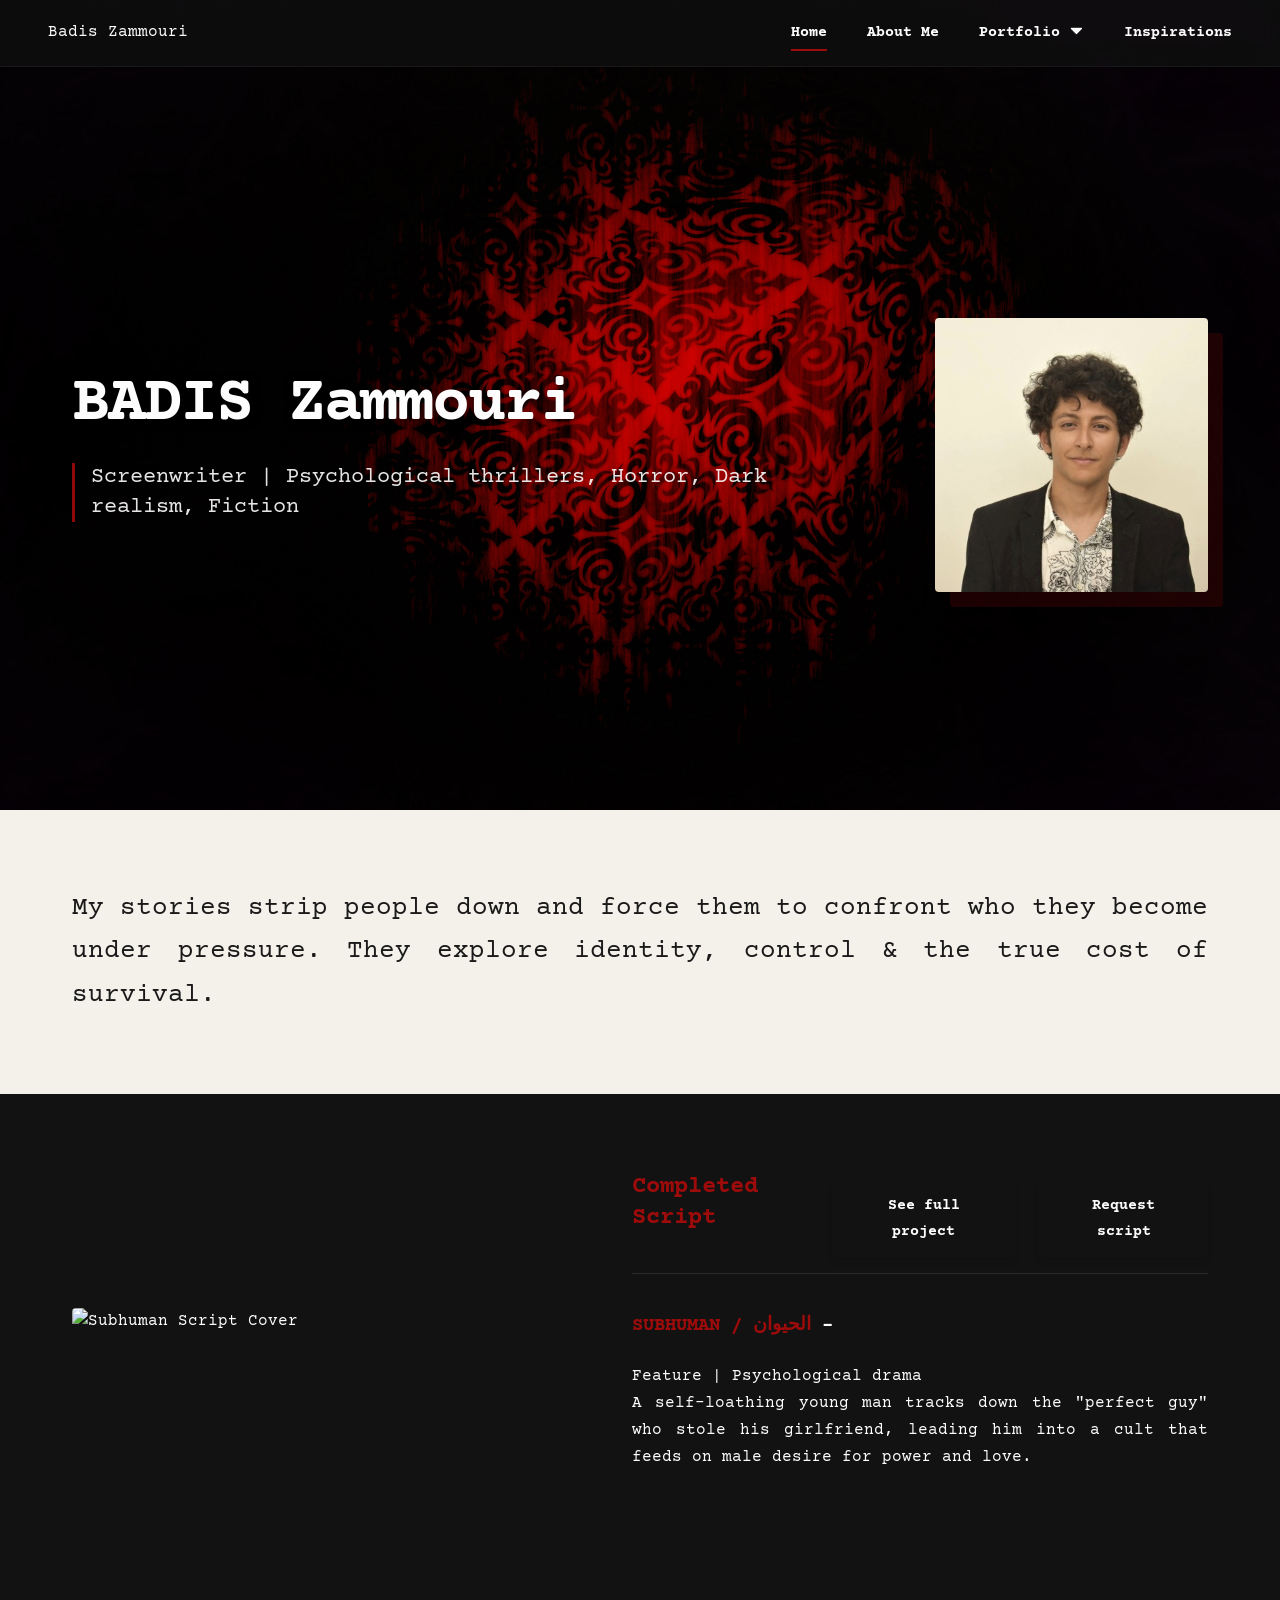
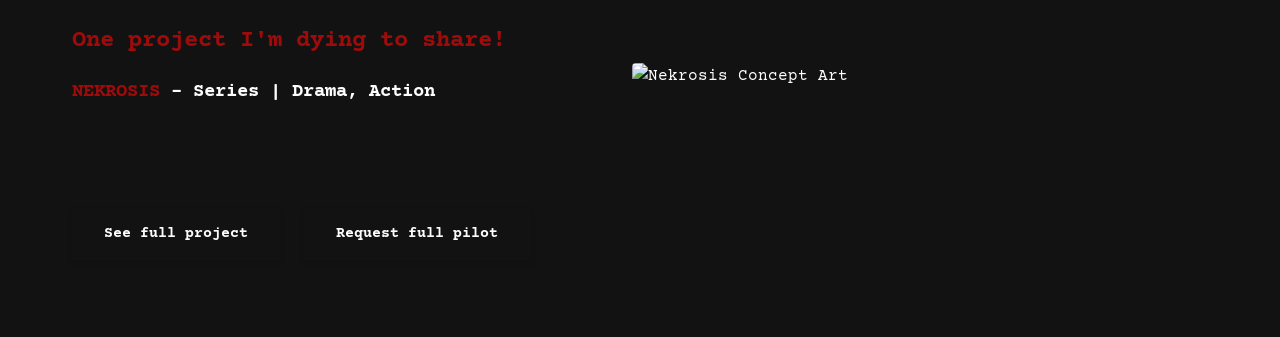
==== index.html @ 6ad83ea0 "Update index.html" ====
<!DOCTYPE html>
<html lang="en">
<head>
    <meta charset="UTF-8">
    <meta name="viewport" content="width=device-width, initial-scale=1.0">
    <title>Badis Zammouri - Screenwriter</title>
    <!-- Link to  CSS file -->
    <link rel="stylesheet" href="css/style.css">
</head>
<body>

    <!-- 1. Top Navigation Bar -->
    <header class="navbar">
        <div class="logo">Badis Zammouri</div>
        <nav class="nav-links">
            <a href="index.html" class="active">Home</a>
            <a href="about.html">About me</a>
            <div class="dropdown">
                <a href="portfolio.html">Portfolio ⏷</a>
            </div>
            <a href="inspirations.html">Inspirations</a>
        </nav>
    </header>

    <!-- 2. Hero Section -->
    <section class="hero dark-pattern-bg">
        <div class="hero-container">
            <div class="hero-text">
                <h1>BADIS Zammouri</h1>
                <h2>Screenwriter | Psychological thrillers, Horror, Dark realism, Fiction</h2>
            </div>
            <div class="hero-image">
                <img src="assets/images/Badis_Zammouri.jpeg" alt="Badis Zammouri">
            </div>
        </div>
    </section>

    <!-- 3. Mission Statement -->
    <section class="mission-statement beige-bg">
        <div class="container">
            <p>My stories strip people down and force them to confront who they become under pressure. They explore identity, control & the true cost of survival.</p>
        </div>
    </section>

    <!-- 4. Completed Script: Subhuman (Dark background) -->
    <section class="project-showcase dark-bg">
        <div class="container project-grid">
            
            <!-- Left: Script Cover -->
            <div class="project-visual">
                <img src="assets/images/subhuman-cover.jpg" alt="Subhuman Script Cover">
            </div>
            
            <!-- Right: Details and Buttons -->
            <div class="project-info">
                <div class="project-header">
                    <h2 class="red-text">Completed Script</h2>
                    <div class="action-buttons">
                        <a href="subhuman.html" class="btn">See full project</a>
                        <a href=" https://mail.google.com/mail/u/0/?fs=1&to=badiszammouri.movies@gmail.com&su=Demande+d%E2%80%99un+sc%C3%A9nario&body=Bonjour,%0A%0AJe+vous+%C3%A9cris+afin+de+solliciter+l%E2%80%99autorisation+de+consulter+le+sc%C3%A9nario+intitul%C3%A9+%C2%AB+%D8%A7%D9%84%D8%AD%D9%8A%D9%88%D8%A7%D9%86+/+SUBHUMAN+%C2%BB,+dans+le+cadre+d%E2%80%99une+%C3%A9valuation+ou+d%E2%80%99une+%C3%A9ventuelle+collaboration.%0A%0AJe+reconnais+pleinement+que+le+sc%C3%A9nario+ainsi+que+l%E2%80%99ensemble+des+documents+qui+s%E2%80%99y+rapportent+sont+prot%C3%A9g%C3%A9s+par+le+droit+d%E2%80%99auteur+et+demeurent+la+propri%C3%A9t%C3%A9+intellectuelle+exclusive+de+leur+auteur.+Je+comprends+que+l%E2%80%99acc%C3%A8s+%C3%A0+ce+document+ne+m%E2%80%99accorde+aucun+droit+de+propri%C3%A9t%C3%A9,+aucune+licence,+aucun+droit+d%E2%80%99adaptation+ou+de+reproduction,+ni+aucune+autorisation+de+distribuer,+partager,+publier,+copier+ou+utiliser+le+sc%C3%A9nario+de+quelque+mani%C3%A8re+que+ce+soit+sans+autorisation+%C3%A9crite+pr%C3%A9alable.%0A%0AJe+m%E2%80%99engage+%C3%A0+traiter+ce+sc%C3%A9nario+de+mani%C3%A8re+strictement+confidentielle+et+%C3%A0+l%E2%80%99utiliser+uniquement+dans+le+cadre+de+l%E2%80%99objectif+indiqu%C3%A9+ci-dessus.+Je+ne+divulguerai+ni+ne+transmettrai+ce+document+%C3%A0+un+tiers+sans+votre+consentement+%C3%A9crit+expr%C3%A8s.%0A%0ACordialement,%0A%0ANom+complet+:+___________________%0A%0AFonction+ou+organisation+%28le+cas+%C3%A9ch%C3%A9ant%29+:+___________________&tf=cm" class="btn">Request script</a>
                    </div>
                </div>
                
                <h3 class="project-title"><span class="red-text">SUBHUMAN / الحيوان</span> -</h3>
                <p class="project-genre">Feature | Psychological drama</p>
                
                <p class="project-logline">
                    A self-loathing young man tracks down the "perfect guy" who stole his girlfriend, leading him into a cult that feeds on male desire for power and love.
                </p>
            </div>

        </div>
    </section>

    <!-- 5. Teaser Section -->
    <section class="project-teaser dark-bg">
        <div class="container teaser-grid">
            
            <!-- Left: Teaser Text -->
            <div class="teaser-info">
                <h2 class="red-text">One project I'm dying to share!</h2>
                <h3 class="project-title"><span class="red-text">NEKROSIS</span> - Series | Drama, Action</h3>
            </div>

            <!-- Right: Teaser Art -->
            <div class="teaser-visual">
                <img src="assets/images/nekrosis-art.jpg" alt="Nekrosis Concept Art">
            </div>
            <div class="action-buttons">
                    <a href="nekrosis.html" class="btn">See full project</a>
                    <a href="https://mail.google.com/mail/u/0/?fs=1&to=badiszammouri.movies@gmail.com&su=Request+for+Permission+to+View+the+Screenplay&body=Hello,%0A%0AI+am+writing+to+request+permission+to+view+the+screenplay+%E2%80%9CNEKROSIS+Ep1%E2%80%9D+for+the+purpose+of+review+or+potential+collaboration.%0A%0AI+fully+acknowledge+that+the+screenplay+and+all+related+materials+are+protected+by+copyright+and+remain+the+exclusive+intellectual+property+of+the+author.+I+understand+that+receiving+access+does+not+grant+me+any+ownership,+license,+adaptation+rights,+reproduction+rights,+or+permission+to+distribute,+share,+publish,+copy,+or+otherwise+use+the+screenplay+without+prior+written+authorization.%0A%0AI+agree+to+treat+the+screenplay+as+confidential+and+to+use+it+solely+for+the+purpose+stated+above.+I+will+not+disclose+or+provide+the+material+to+any+third+party+without+your+express+written+consent.%0A%0ASincerely,%0A%0AFull+Name:+___________________%0A%0ATitle+or+Organization+%28if+applicable%29:+___________________&tf=cm" class="btn">Request full pilot</a>
            </div>
        </div>
    </section>

</body>
</html>
---- css/style.css ----
/*   1. IMPORTS & VARIABLES */
@import url('https://fonts.googleapis.com/css2?family=Courier+Prime:ital,wght@0,400;0,700;1,400;1,700&display=swap');

:root {
    
    --beige: #f4f1ea;  
    --dark-red: #9e0b0b; 
    --charcoal: #121212; 
    --charcoal-light: #1e1e1e;
    --text-dark: #1a1a1a;
    --text-light: #fdfdfd;
    
    /* Typography */
    --font-script: 'Courier Prime', 'Courier New', Courier, monospace;
}

/* 
   2. GLOBAL RESETS & ANIMATIONS
    */
* {
    margin: 0;
    padding: 0;
    box-sizing: border-box;
}

html {
    scroll-behavior: smooth; 
}

body {
    font-family: var(--font-script);
    background-color: var(--charcoal);
    color: var(--text-light);
    line-height: 1.7;
    font-size: clamp(1rem, 1.2vw, 1.125rem); /* Fluid body text */
    overflow-x: hidden;
}

/* Justified text for all standard paragraphs */
p {
    text-align: justify;
    hyphens: auto; 
}

/* Gentle fade-in for all major sections */
@keyframes fadeIn {
    from { opacity: 0; transform: translateY(15px); }
    to { opacity: 1; transform: translateY(0); }
}

section {
    animation: fadeIn 1s ease-out forwards;
}

h1, h2, h3, h4, h5, h6 {
    font-weight: 700;
    line-height: 1.3;
    margin-bottom: 1.5rem;
}

a {
    text-decoration: none;
    color: inherit;
    transition: all 0.3s cubic-bezier(0.25, 0.8, 0.25, 1);
}

img {
    max-width: 100%;
    height: auto;
    display: block;
    border-radius: 4px; 
}

/* 
   3. REUSABLE LAYOUT CONTAINERS
    */
.container {
    max-width: 1200px;
    margin: 0 auto;
    padding: clamp(3rem, 6vw, 6rem) 2rem; /* Fluid padding */
}

.narrow-container {
    max-width: 750px;
    margin: 0 auto;
}

.text-center {
    text-align: center;
}

.text-center p {
    text-align: center;
}

.about-biography p, .section-text p {
    text-align: justify;
}

.red-text {
    color: var(--dark-red);
}

.small-text {
    font-size: 0.85rem;
    opacity: 0.7;
}

/* Background Utility Classes */
.beige-bg {
    background-color: var(--beige);
    color: var(--text-dark);
}

.dark-bg {
    background-color: var(--charcoal);
    color: var(--text-light);
}

.dark-pattern-bg {
    background-image: url('../assets/images/site-design.jpg');
    background-size: cover;
    background-position: center;
    background-attachment: fixed; /* Parallax scroll */
    color: var(--text-light);
}

.section-divider {
    height: 80px;
    width: 100%;
    background: linear-gradient(to bottom, var(--charcoal), transparent);
}

/* 
   4. MODERN GLASSMORPHISM NAVBAR
    */
.navbar {
    display: flex;
    justify-content: space-between;
    align-items: center;
    padding: 1.2rem 3rem;
    position: fixed;
    width: 100%;
    top: 0;
    z-index: 1000;
    color: var(--text-light);
    background: rgba(18, 18, 18, 0.7); 
    backdrop-filter: blur(12px); /* Cinematic blur effect */
    border-bottom: 1px solid rgba(255, 255, 255, 0.05);
}

.nav-links {
    display: flex;
    gap: 2.5rem;
    align-items: center;
}

.nav-links a {
    font-size: 0.95rem;
    font-weight: 700;
    text-transform: capitalize;
    position: relative;
}

/* underline effect for links instead of a rigid block border */
.nav-links a::after {
    content: '';
    position: absolute;
    width: 0;
    height: 2px;
    bottom: -5px;
    left: 0;
    background-color: var(--dark-red);
    transition: width 0.3s ease;
}

.nav-links a:hover::after,
.nav-links a.active::after {
    width: 100%;
}

.nav-links a:hover {
    color: var(--text-light);
}

/* 
   5. FLUID BUTTONS
    */
.btn {
    display: inline-block;
    padding: 0.8rem 2rem;
    font-weight: 700;
    font-size: 0.95rem;
    border-radius: 3px;
    transition: all 0.3s cubic-bezier(0.25, 0.8, 0.25, 1);
    cursor: pointer;
    text-align: center;
    box-shadow: 0 4px 6px rgba(0, 0, 0, 0.1);
}

.btn:hover {
    transform: translateY(-3px);
    box-shadow: 0 8px 15px rgba(0, 0, 0, 0.2);
}

.btn-white {
    background-color: var(--beige);
    color: var(--charcoal);
}

.btn-white:hover {
    background-color: #fff;
}

.btn-red {
    background-color: var(--dark-red);
    color: var(--text-light);
}

.btn-red:hover {
    background-color: #b31010;
}

/* 
   6. HOME PAGE (index.html)
    */
.hero {
    min-height: 90vh;
    display: flex;
    align-items: center;
    padding-top: 100px; 
}

.hero-container {
    max-width: 1200px;
    margin: 0 auto;
    padding: 0 2rem;
    display: flex;
    justify-content: space-between;
    align-items: center;
    gap: 5rem;
    width: 100%;
}

.hero-text h1 {
    font-size: clamp(3rem, 5vw, 5rem); 
    letter-spacing: -2px;
    margin-bottom: 1rem;
    text-shadow: 2px 2px 10px rgba(0,0,0,0.5);
}

.hero-text h2 {
    font-size: clamp(1.1rem, 2vw, 1.4rem);
    font-weight: 400;
    opacity: 0.9;
    border-left: 3px solid var(--dark-red);
    padding-left: 1rem;
}

.hero-image img {
    width: 320px;
    filter: grayscale(20%) contrast(110%);
    box-shadow: 15px 15px 0px rgba(158, 11, 11, 0.2); 
}

.mission-statement {
    font-size: clamp(1.2rem, 2.5vw, 1.6rem);
}

.project-grid, .teaser-grid, .split-header, .visuals-grid {
    display: grid;
    grid-template-columns: 1fr 1.2fr; 
    gap: 5rem;
    align-items: center;
}

.project-header {
    display: flex;
    justify-content: space-between;
    align-items: flex-end;
    margin-bottom: 2.5rem;
    border-bottom: 1px solid rgba(255, 255, 255, 0.1);
    padding-bottom: 1rem;
}

.action-buttons {
    display: flex;
    gap: 1.5rem;
}

/* 
   7. ABOUT PAGE & PROJECT PAGE GRIDS
    */
.centered-content {
    display: flex;
    justify-content: center;
    align-items: center;
}

.about-hero, .project-hero {
    padding-top: 150px;
    min-height: 50vh;
}

.hero-artwork {
    max-width: 550px;
    margin: 0 auto;
    box-shadow: 0 20px 40px rgba(0,0,0,0.4);
}

.about-biography p {
    margin-bottom: 2rem;
}

.content-grid {
    display: grid;
    grid-template-columns: 250px 1fr;
    gap: 4rem;
    align-items: start;
}

.section-label {
    font-size: clamp(1.5rem, 3vw, 2rem);
    color: var(--dark-red);
}

.section-text p {
    margin-bottom: 1.8rem;
}

.button-group {
    display: flex;
    justify-content: center;
    gap: 2rem;
    flex-wrap: wrap;
}

/* 
   8. INSPIRATIONS & PORTFOLIO PAGES
    */
.masonry-grid {
    column-count: 3;
    column-gap: 3rem;
}

.inspiration-card {
    break-inside: avoid;
    margin-bottom: 3rem;
    background-color: #fff;
    color: var(--text-dark);
    border-radius: 6px;
    overflow: hidden;
    box-shadow: 0 10px 30px rgba(0,0,0,0.05);
    transition: transform 0.4s ease, box-shadow 0.4s ease;
}

.inspiration-card:hover {
    transform: translateY(-8px);
    box-shadow: 0 15px 40px rgba(0,0,0,0.15);
}

.text-only-card {
    padding: 3rem 2rem;
    background-color: var(--charcoal-light);
    color: var(--text-light);
}

.card-content {
    padding: 2rem;
}

.card-content h4 {
    font-size: 1.1rem;
    margin-bottom: 1rem;
}

/* Slider Dots */
.slider-container {
    position: relative;
}

.slider-dots {
    position: absolute;
    bottom: 20px;
    left: 50%;
    transform: translateX(-50%);
    display: flex;
    gap: 10px;
}

.dot {
    width: 10px;
    height: 10px;
    background-color: rgba(255, 255, 255, 0.4);
    border-radius: 50%;
    cursor: pointer;
    transition: 0.3s;
}

.dot.active, .dot:hover {
    background-color: var(--dark-red);
    transform: scale(1.2);
}

/* Portfolio Gallery Grid */
.project-card-grid {
    display: grid;
    grid-template-columns: repeat(auto-fill, minmax(400px, 1fr));
    gap: 4rem;
}

.portfolio-card {
    display: block;
    background-color: var(--charcoal-light);
    color: var(--text-light);
    border-radius: 8px;
    overflow: hidden;
    transition: all 0.4s ease;
}

.portfolio-card:hover {
    transform: translateY(-10px) scale(1.02);
    box-shadow: 0 20px 40px rgba(0,0,0,0.4);
}

.portfolio-card .card-image img {
    transition: transform 0.6s ease;
}

.portfolio-card:hover .card-image img {
    transform: scale(1.05); 
}

.card-info {
    padding: 2rem;
    text-align: center;
}

/* 
   9. FOOTER & RESPONSIVE DESIGN
    */
.social-footer {
    padding: 3rem 0;
    border-top: 1px solid rgba(0,0,0,0.05);
}

.social-icon {
    font-size: 1.8rem;
    margin: 0 1.2rem;
    color: var(--text-dark);
    transition: all 0.3s ease;
}

.social-icon:hover {
    color: var(--dark-red);
    transform: translateY(-4px);
}

/* Mobile Screens */
@media (max-width: 900px) {
    .hero-container, .project-grid, .teaser-grid, .split-header, .visuals-grid, .content-grid {
        grid-template-columns: 1fr;
        flex-direction: column;
        gap: 3rem;
    }
    
    .navbar {
        flex-direction: column;
        padding: 1rem;
        background: var(--charcoal); /* Solid background on mobile */
    }
    
    .nav-links {
        margin-top: 1rem;
        gap: 1.5rem;
        flex-wrap: wrap;
        justify-content: center;
    }
    
    .hero-image {
        order: -1; /* Puts image above text on mobile */
    }
    
    .hero-image img {
        width: 250px;
        box-shadow: none;
    }
    
    .masonry-grid {
        column-count: 1;
    }
    
    .project-header {
        flex-direction: column;
        align-items: flex-start;
        gap: 1.5rem;
    }
}
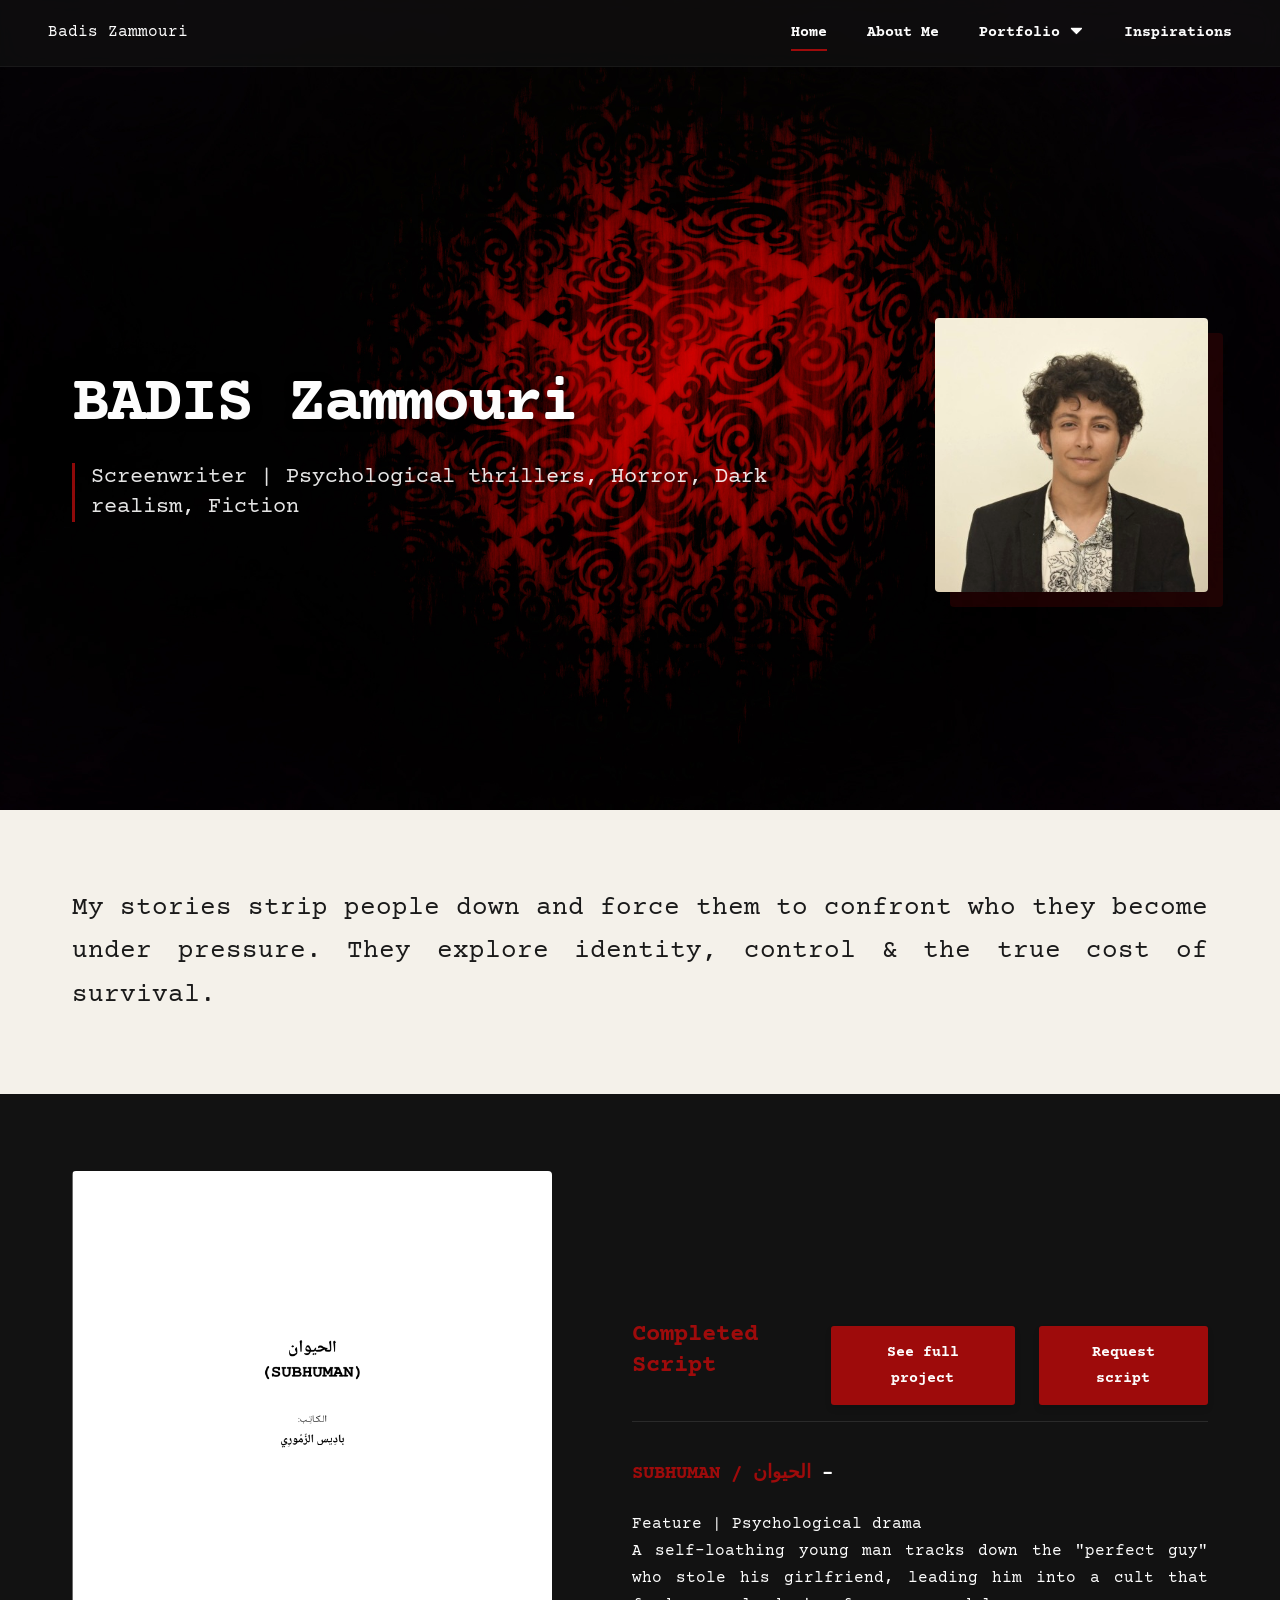
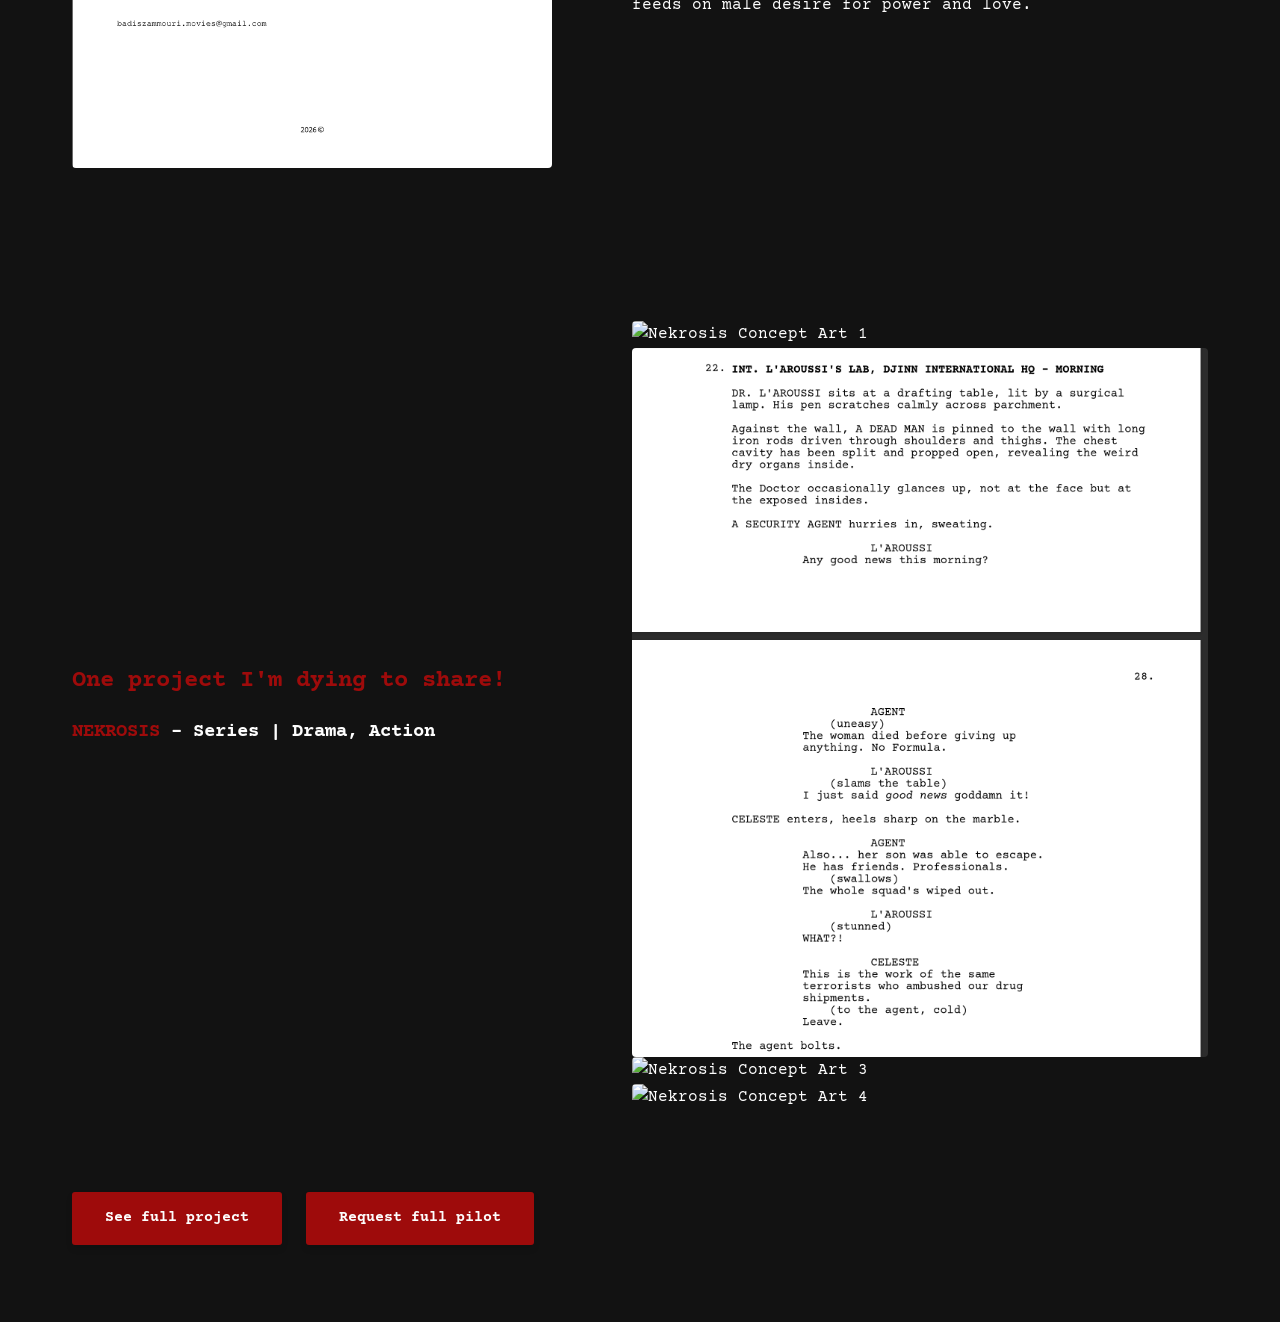
==== commit dd5ecb69: "Update index.html" ====
--- a/index.html
+++ b/index.html
@@ -84,7 +84,13 @@
 
             <!-- Right: Teaser Art -->
             <div class="teaser-visual">
-                <img src="assets/images/nekrosis-art.jpg" alt="Nekrosis Concept Art">
+                <div class="slider">
+                    <img src="assets/images/ca9.jpg" alt="Nekrosis Concept Art 1">
+                    <img src="assets/images/nekrosis-script-overview.png" alt="Nekrosis Concept Art 2">
+                    <img src="assets/images/ca3.jpg" alt="Nekrosis Concept Art 3">
+                    <img src="assets/images/ca2.jpg" alt="Nekrosis Concept Art 4">
+
+                </div>
             </div>
             <div class="action-buttons">
                     <a href="nekrosis.html" class="btn">See full project</a>
--- a/css/style.css
+++ b/css/style.css
@@ -196,28 +196,25 @@
     cursor: pointer;
     text-align: center;
     box-shadow: 0 4px 6px rgba(0, 0, 0, 0.1);
+    
+    background-color: var(--dark-red);
+    color: var(--text-light);
+    border: 1px solid transparent;
 }
 
 .btn:hover {
     transform: translateY(-3px);
     box-shadow: 0 8px 15px rgba(0, 0, 0, 0.2);
-}
-
-.btn-white {
-    background-color: var(--beige);
-    color: var(--charcoal);
-}
-
-.btn-white:hover {
-    background-color: #fff;
-}
-
-.btn-red {
+    background-color: #b31010; 
+    color: var(--text-light);
+}
+
+.btn-white, .btn-red {
     background-color: var(--dark-red);
     color: var(--text-light);
 }
 
-.btn-red:hover {
+.btn-white:hover, .btn-red:hover {
     background-color: #b31010;
 }
 
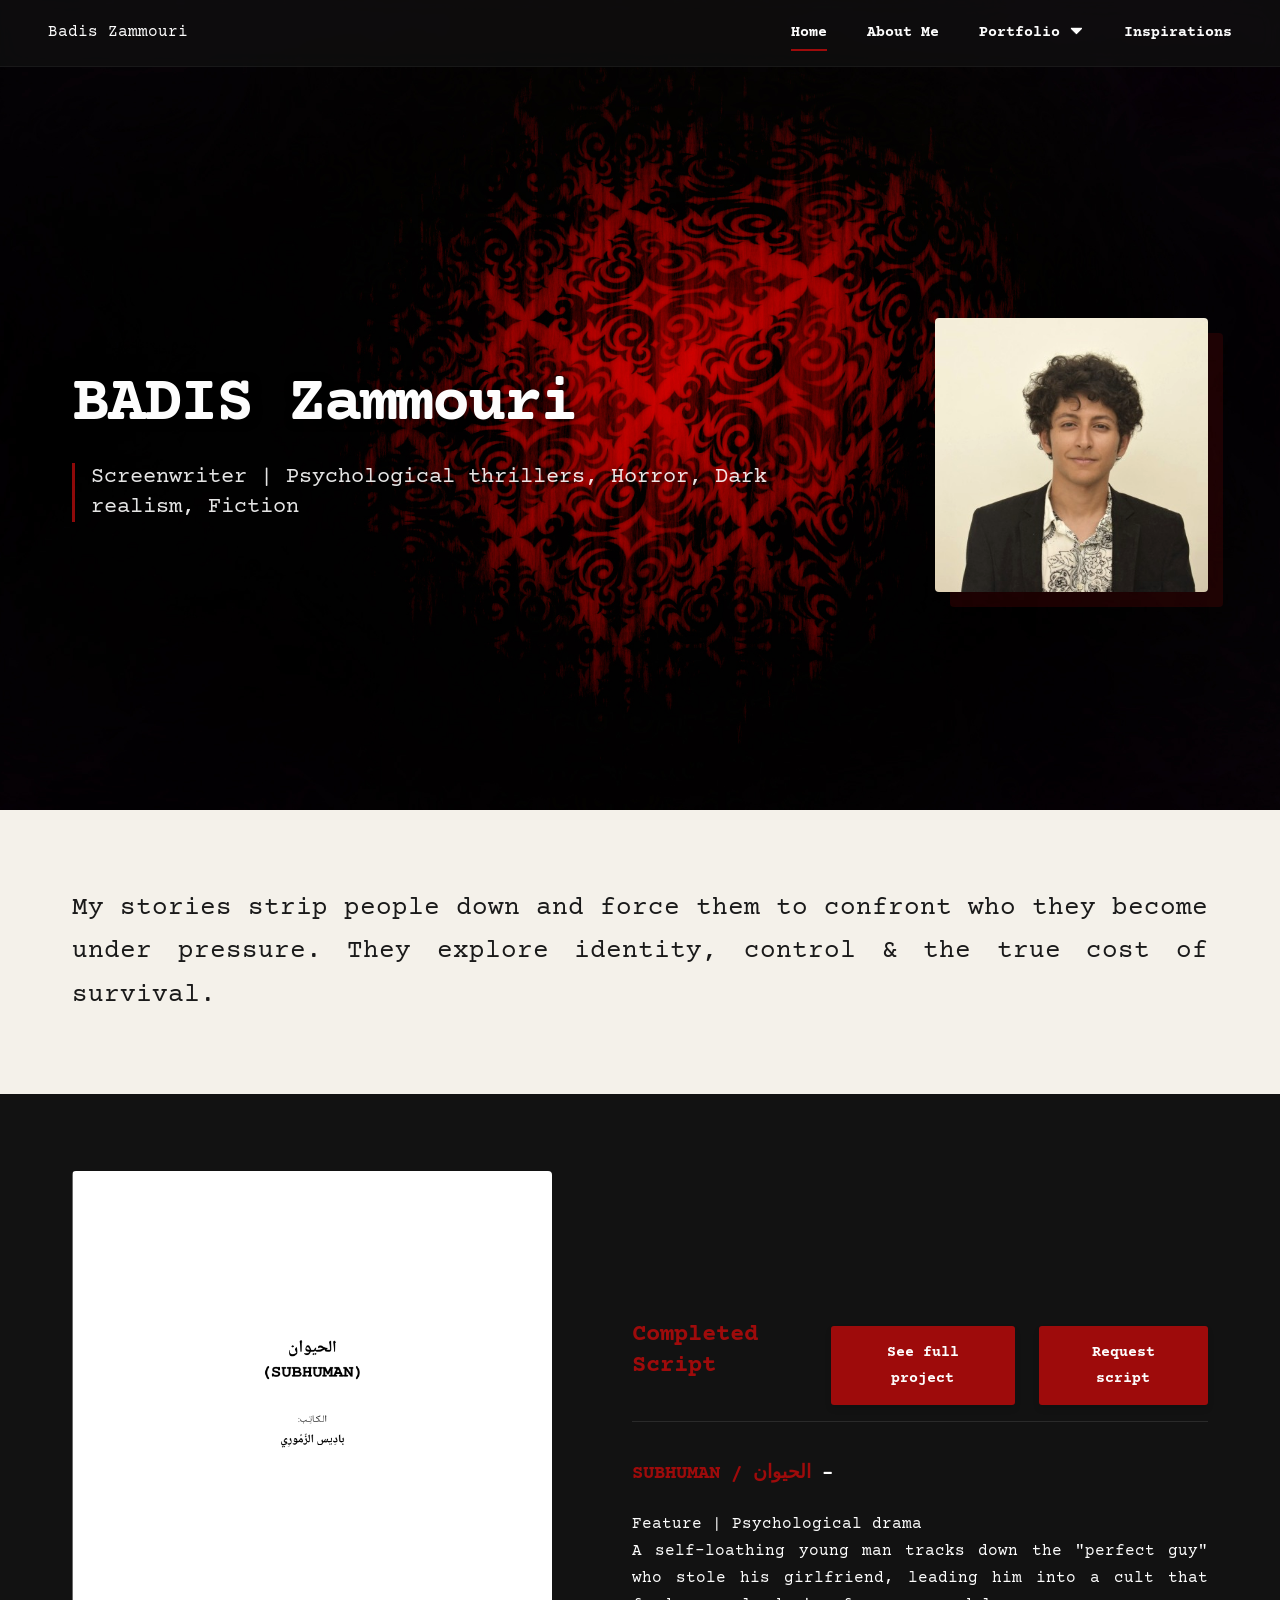
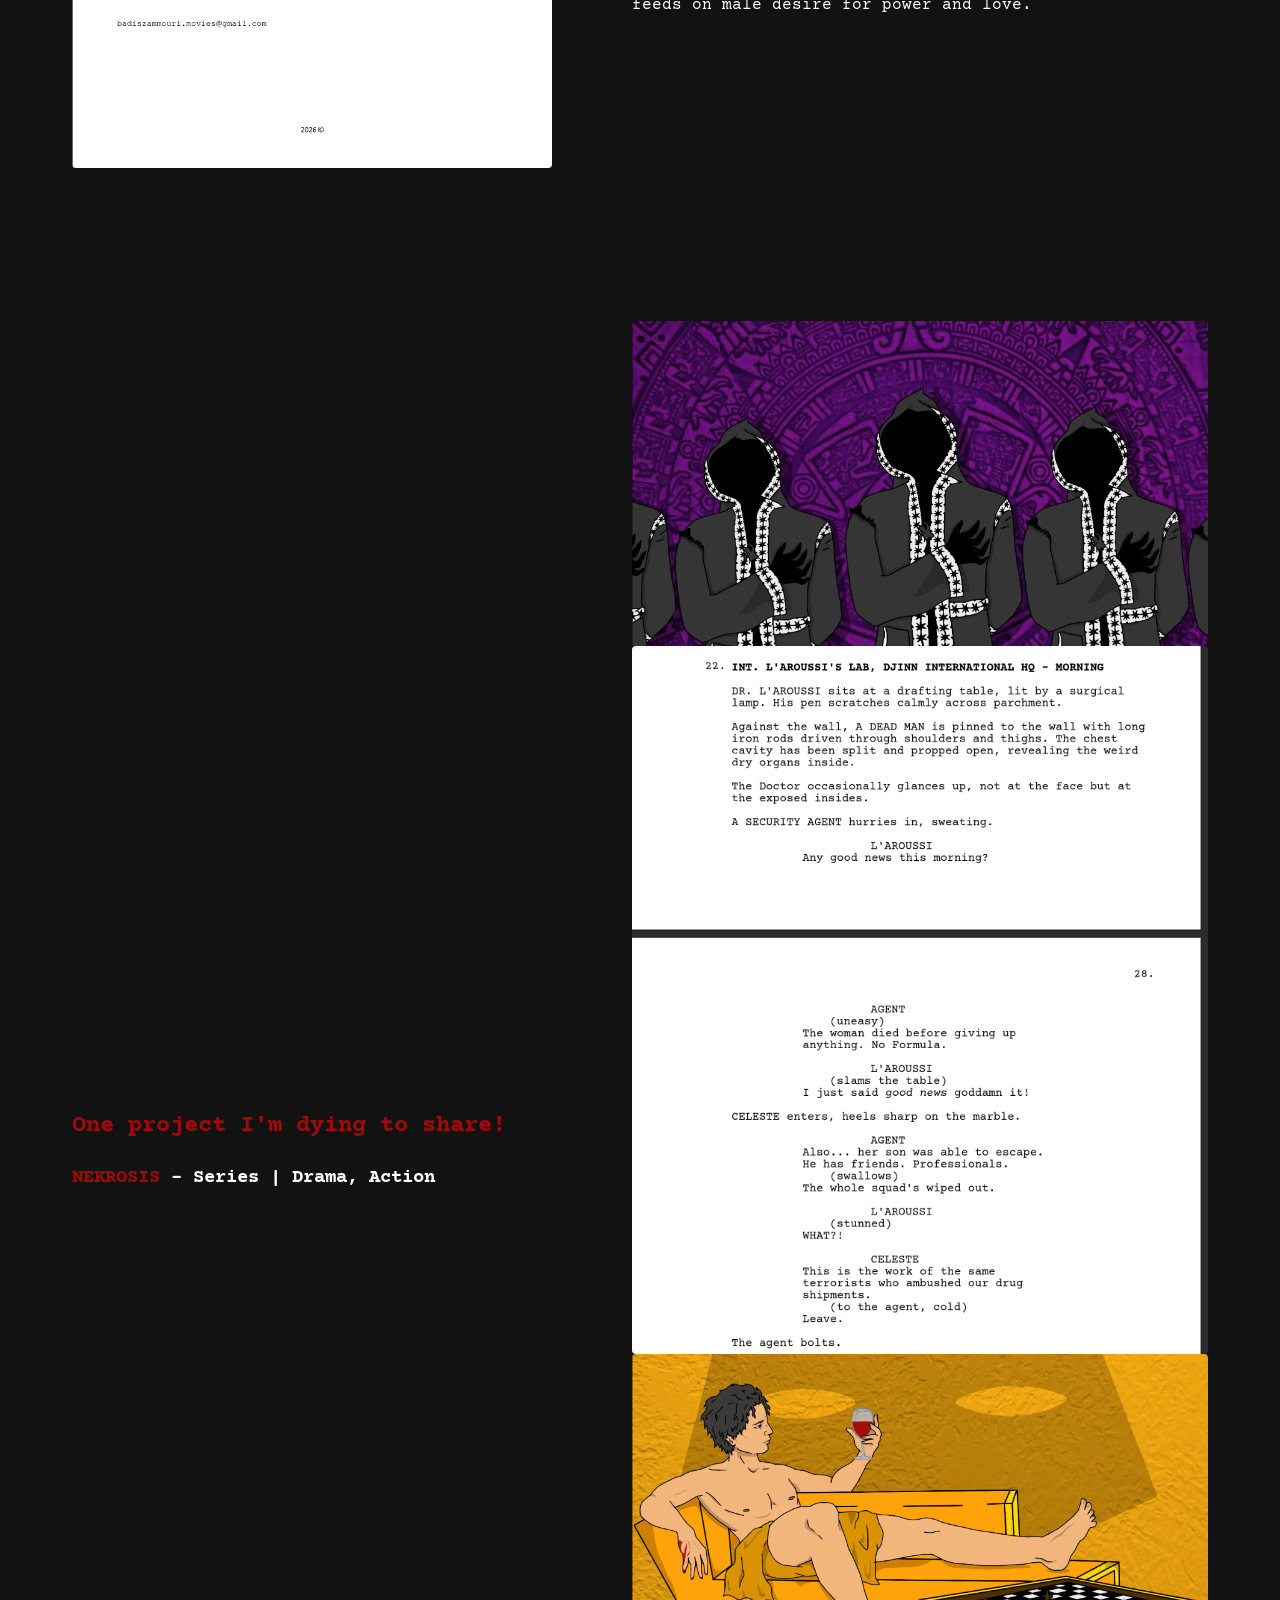
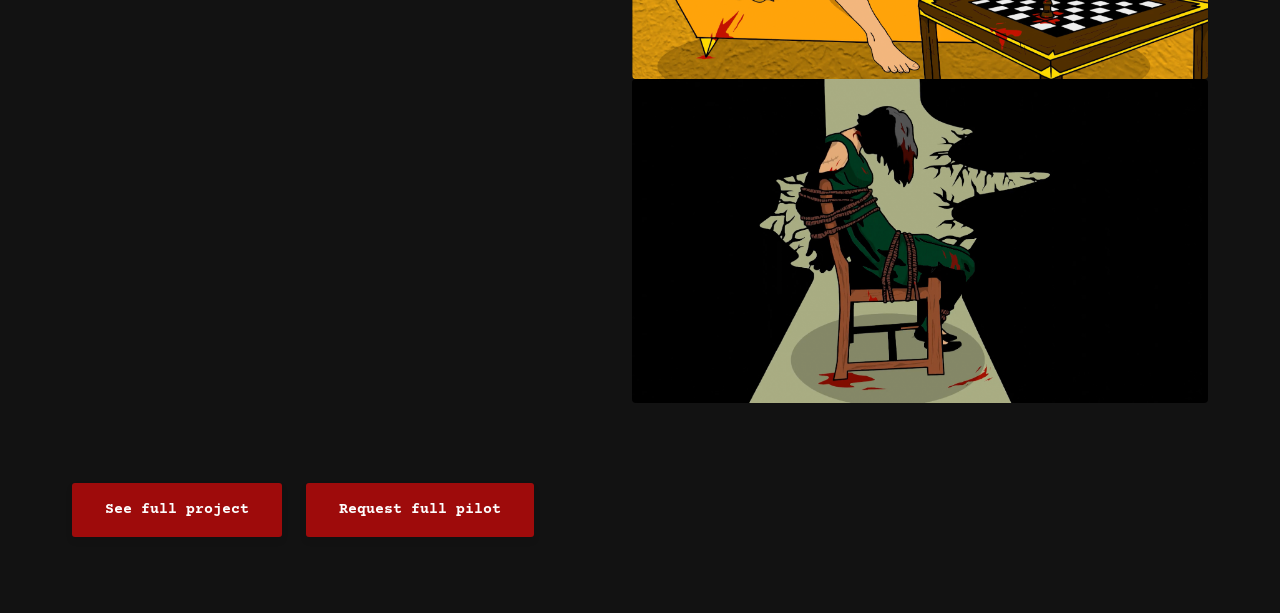
==== commit 7a9c32f8: "Update index.html" ====
--- a/index.html
+++ b/index.html
@@ -85,10 +85,10 @@
             <!-- Right: Teaser Art -->
             <div class="teaser-visual">
                 <div class="slider">
-                    <img src="assets/images/ca9.jpg" alt="Nekrosis Concept Art 1">
+                    <img src="assets/images/ca9.png" alt="Nekrosis Concept Art 1">
                     <img src="assets/images/nekrosis-script-overview.png" alt="Nekrosis Concept Art 2">
-                    <img src="assets/images/ca3.jpg" alt="Nekrosis Concept Art 3">
-                    <img src="assets/images/ca2.jpg" alt="Nekrosis Concept Art 4">
+                    <img src="assets/images/ca3.png" alt="Nekrosis Concept Art 3">
+                    <img src="assets/images/ca2.png" alt="Nekrosis Concept Art 4">
 
                 </div>
             </div>
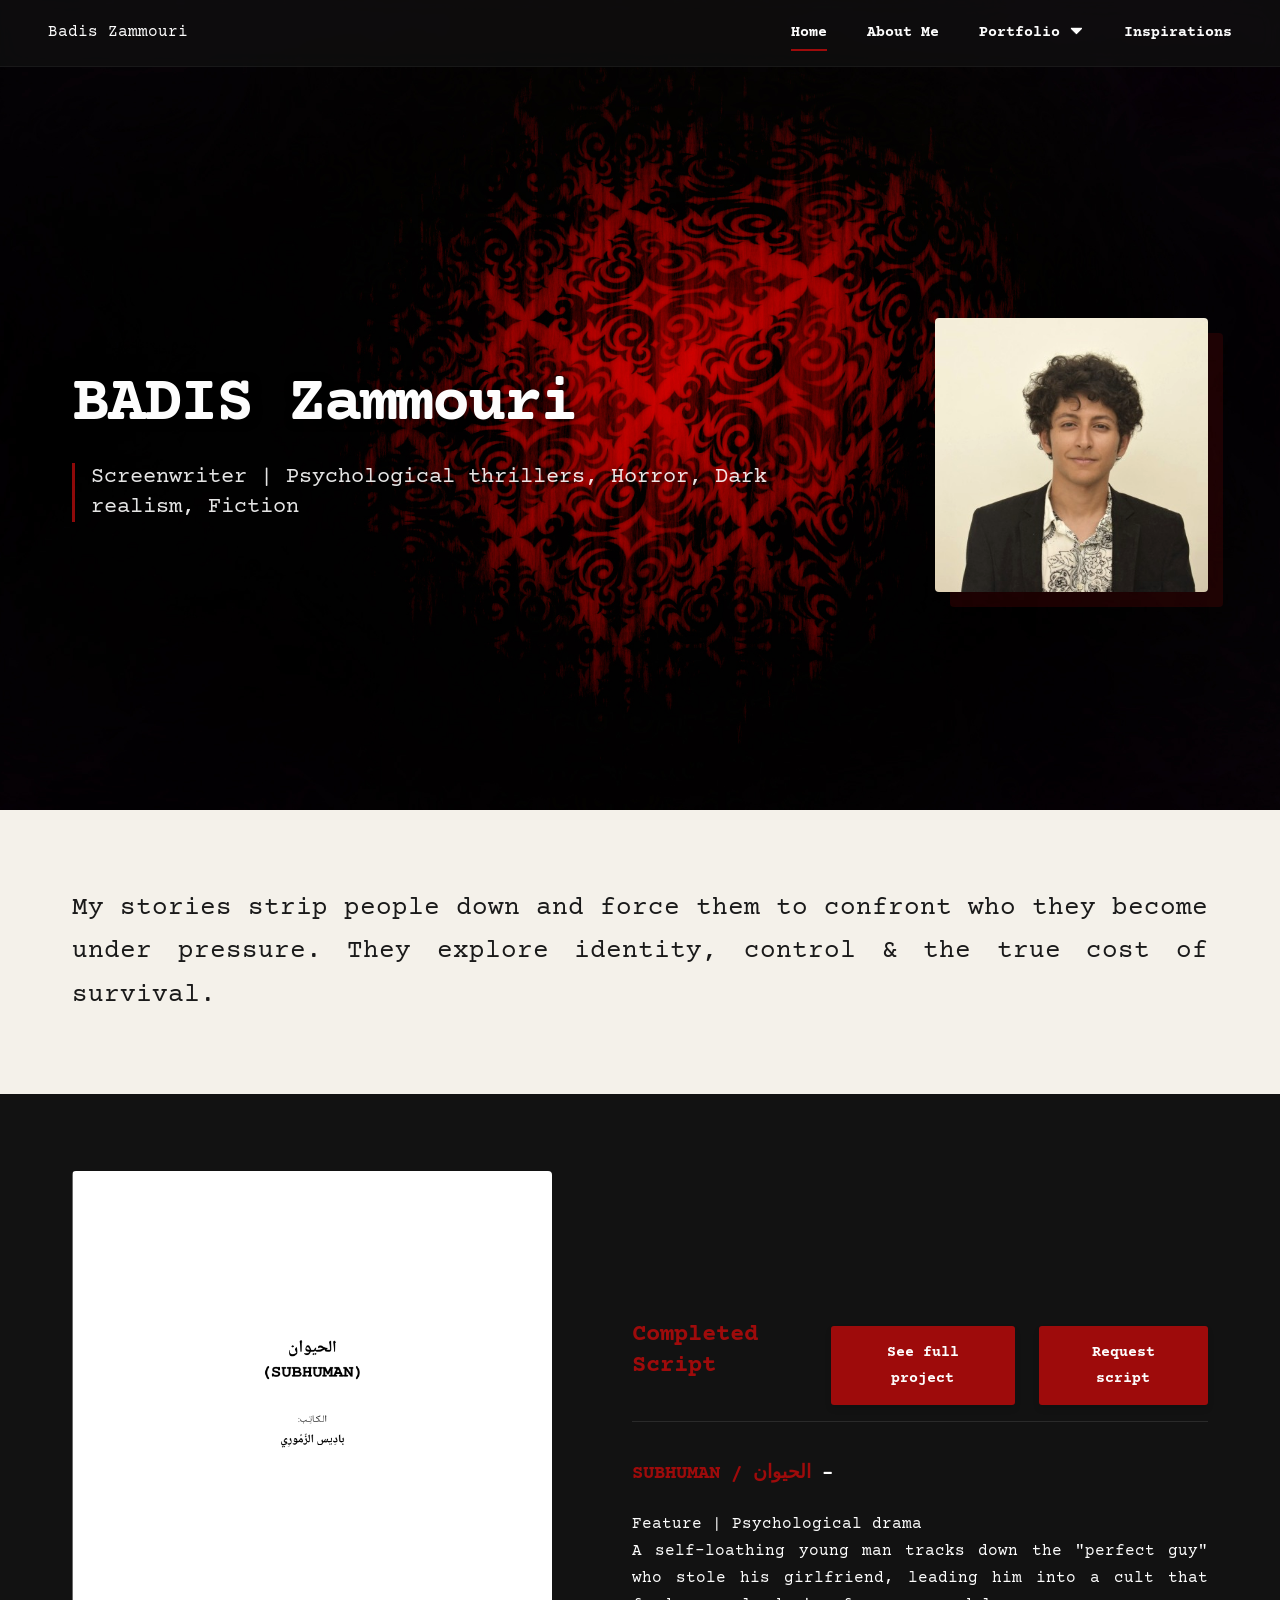
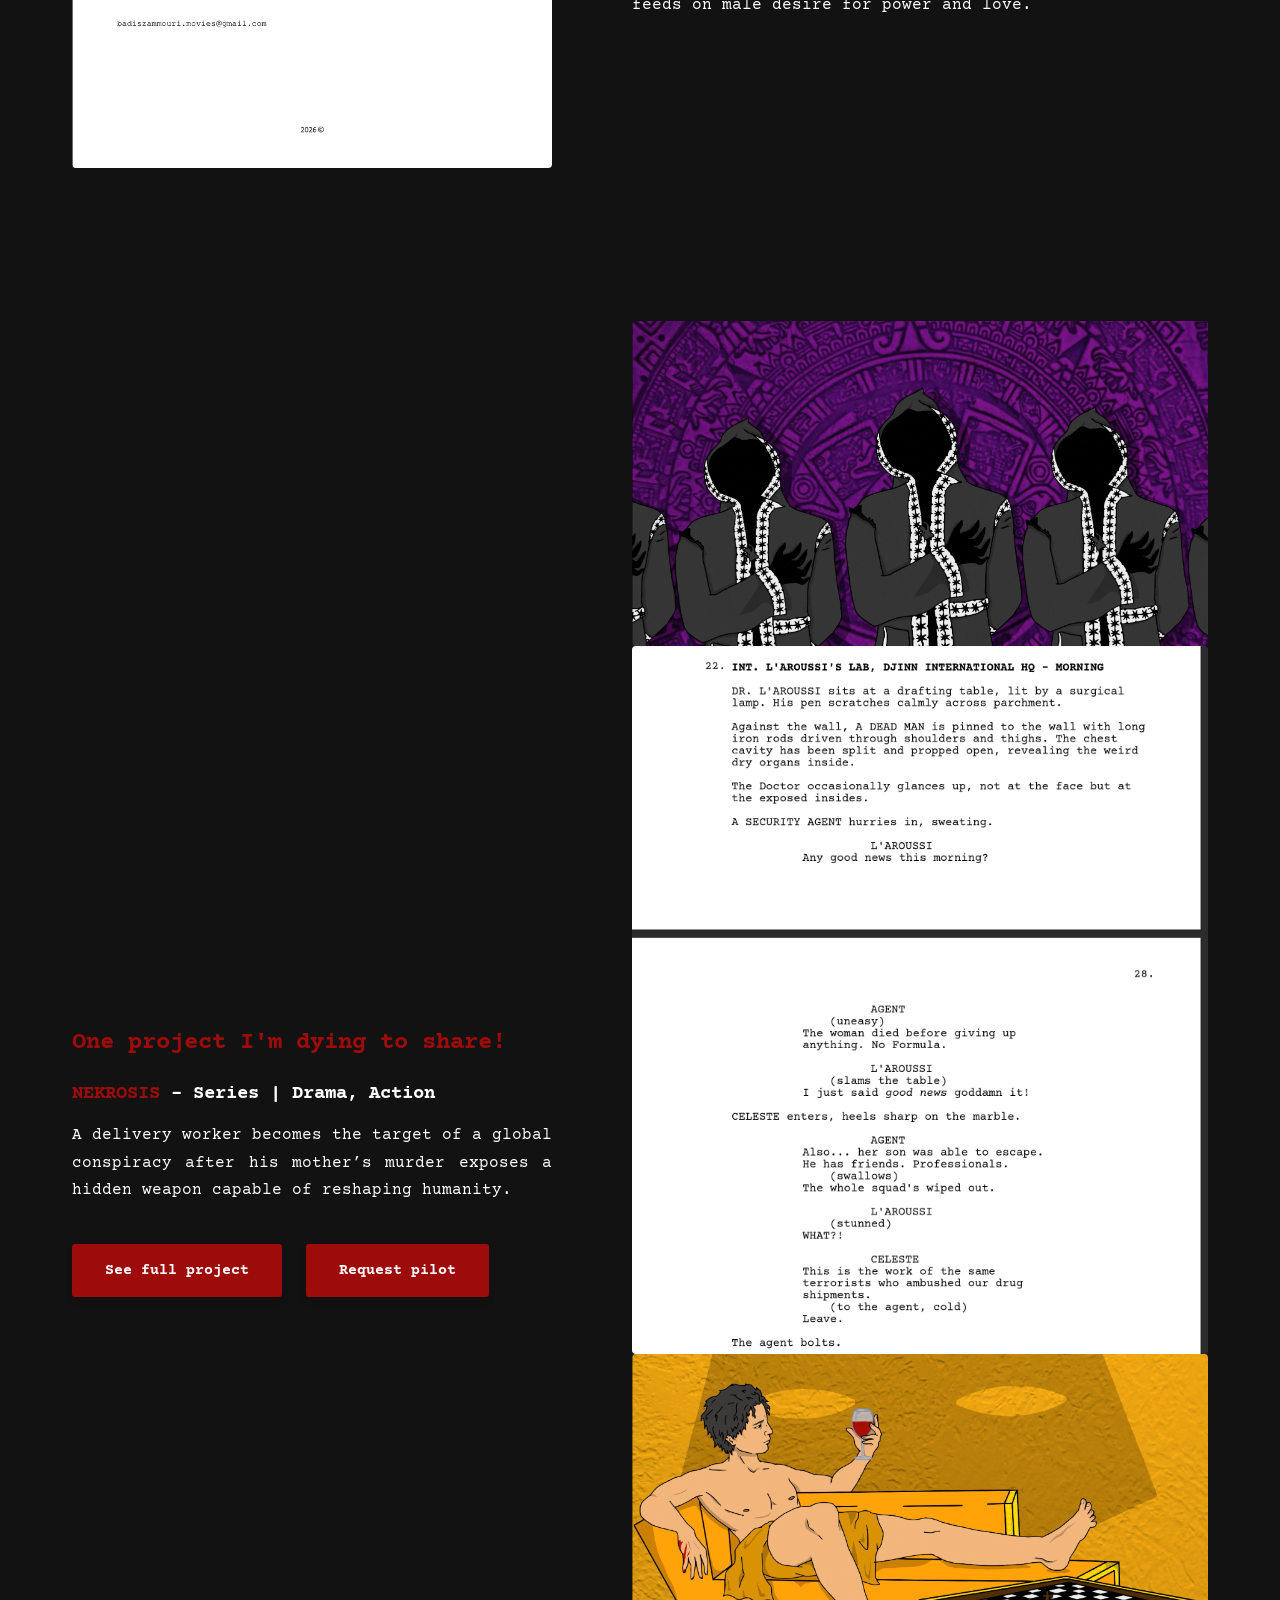
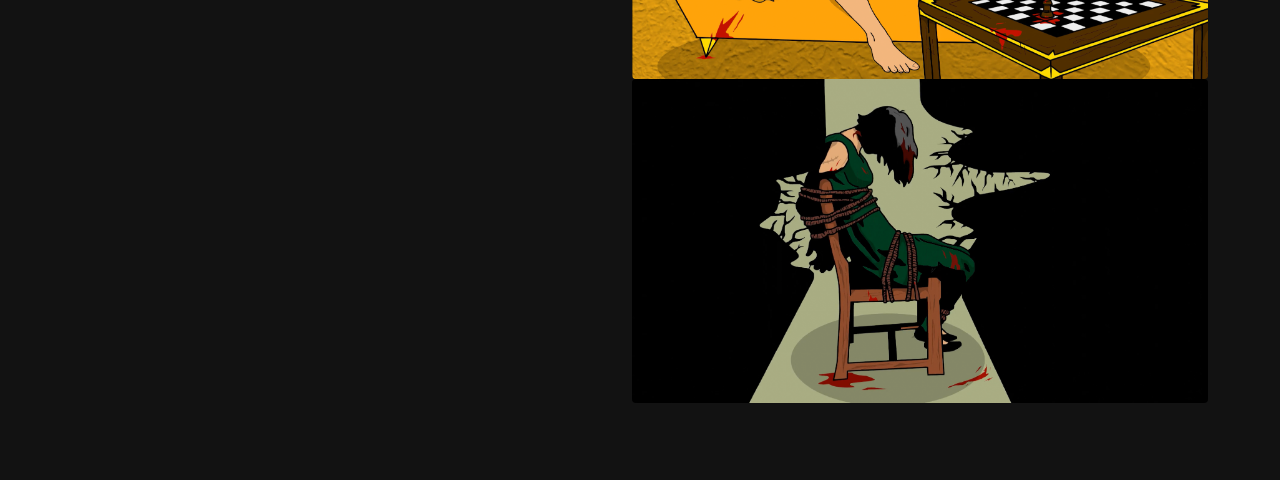
==== commit 68718ec9: "Update index.html" ====
--- a/index.html
+++ b/index.html
@@ -4,7 +4,7 @@
     <meta charset="UTF-8">
     <meta name="viewport" content="width=device-width, initial-scale=1.0">
     <title>Badis Zammouri - Screenwriter</title>
-    <!-- Link to  CSS file -->
+    <!-- Link to CSS file -->
     <link rel="stylesheet" href="css/style.css">
 </head>
 <body>
@@ -56,8 +56,8 @@
                 <div class="project-header">
                     <h2 class="red-text">Completed Script</h2>
                     <div class="action-buttons">
-                        <a href="subhuman.html" class="btn">See full project</a>
-                        <a href=" https://mail.google.com/mail/u/0/?fs=1&to=badiszammouri.movies@gmail.com&su=Demande+d%E2%80%99un+sc%C3%A9nario&body=Bonjour,%0A%0AJe+vous+%C3%A9cris+afin+de+solliciter+l%E2%80%99autorisation+de+consulter+le+sc%C3%A9nario+intitul%C3%A9+%C2%AB+%D8%A7%D9%84%D8%AD%D9%8A%D9%88%D8%A7%D9%86+/+SUBHUMAN+%C2%BB,+dans+le+cadre+d%E2%80%99une+%C3%A9valuation+ou+d%E2%80%99une+%C3%A9ventuelle+collaboration.%0A%0AJe+reconnais+pleinement+que+le+sc%C3%A9nario+ainsi+que+l%E2%80%99ensemble+des+documents+qui+s%E2%80%99y+rapportent+sont+prot%C3%A9g%C3%A9s+par+le+droit+d%E2%80%99auteur+et+demeurent+la+propri%C3%A9t%C3%A9+intellectuelle+exclusive+de+leur+auteur.+Je+comprends+que+l%E2%80%99acc%C3%A8s+%C3%A0+ce+document+ne+m%E2%80%99accorde+aucun+droit+de+propri%C3%A9t%C3%A9,+aucune+licence,+aucun+droit+d%E2%80%99adaptation+ou+de+reproduction,+ni+aucune+autorisation+de+distribuer,+partager,+publier,+copier+ou+utiliser+le+sc%C3%A9nario+de+quelque+mani%C3%A8re+que+ce+soit+sans+autorisation+%C3%A9crite+pr%C3%A9alable.%0A%0AJe+m%E2%80%99engage+%C3%A0+traiter+ce+sc%C3%A9nario+de+mani%C3%A8re+strictement+confidentielle+et+%C3%A0+l%E2%80%99utiliser+uniquement+dans+le+cadre+de+l%E2%80%99objectif+indiqu%C3%A9+ci-dessus.+Je+ne+divulguerai+ni+ne+transmettrai+ce+document+%C3%A0+un+tiers+sans+votre+consentement+%C3%A9crit+expr%C3%A8s.%0A%0ACordialement,%0A%0ANom+complet+:+___________________%0A%0AFonction+ou+organisation+%28le+cas+%C3%A9ch%C3%A9ant%29+:+___________________&tf=cm" class="btn">Request script</a>
+                        <a href="projects/subhuman.html" class="btn">See full project</a>
+                        <a href="https://mail.google.com/mail/u/0/?fs=1&to=badiszammouri.movies@gmail.com&su=Demande+d%E2%80%99un+sc%C3%A9nario&body=Bonjour,%0A%0AJe+vous+%C3%A9cris+afin+de+solliciter+l%E2%80%99autorisation+de+consulter+le+sc%C3%A9nario+intitul%C3%A9+%C2%AB+%D8%A7%D9%84%D8%AD%D9%8A%D9%88%D8%A7%D9%86+/+SUBHUMAN+%C2%BB,+dans+le+cadre+d%E2%80%99une+%C3%A9valuation+ou+d%E2%80%99une+%C3%A9ventuelle+collaboration.%0A%0AJe+reconnais+pleinement+que+le+sc%C3%A9nario+ainsi+que+l%E2%80%99ensemble+des+documents+qui+s%E2%80%99y+rapportent+sont+prot%C3%A9g%C3%A9s+par+le+droit+d%E2%80%99auteur+et+demeurent+la+propri%C3%A9t%C3%A9+intellectuelle+exclusive+de+leur+auteur.+Je+comprends+que+l%E2%80%99acc%C3%A8s+%C3%A0+ce+document+ne+m%E2%80%99accorde+aucun+droit+de+propri%C3%A9t%C3%A9,+aucune+licence,+aucun+droit+d%E2%80%99adaptation+ou+de+reproduction,+ni+aucune+autorisation+de+distribuer,+partager,+publier,+copier+ou+utiliser+le+sc%C3%A9nario+de+quelque+mani%C3%A8re+que+ce+soit+sans+autorisation+%C3%A9crite+pr%C3%A9alable.%0A%0AJe+m%E2%80%99engage+%C3%A0+traiter+ce+sc%C3%A9nario+de+mani%C3%A8re+strictement+confidentielle+et+%C3%A0+l%E2%80%99utiliser+uniquement+dans+le+cadre+de+l%E2%80%99objectif+indiqu%C3%A9+ci-dessus.+Je+ne+divulguerai+ni+ne+transmettrai+ce+document+%C3%A0+un+tiers+sans+votre+consentement+%C3%A9crit+expr%C3%A8s.%0A%0ACordialement,%0A%0ANom+complet+:+___________________%0A%0AFonction+ou+organisation+%28le+cas+%C3%A9ch%C3%A9ant%29+:+___________________&tf=cm" class="btn">Request script</a>
                     </div>
                 </div>
                 
@@ -72,29 +72,35 @@
         </div>
     </section>
 
-    <!-- 5. Teaser Section -->
+    <!-- 5. Teaser Section (Nekrosis) -->
     <section class="project-teaser dark-bg">
         <div class="container teaser-grid">
             
-            <!-- Left: Teaser Text -->
+            <!-- Left: Teaser Text & Buttons -->
             <div class="teaser-info">
                 <h2 class="red-text">One project I'm dying to share!</h2>
-                <h3 class="project-title"><span class="red-text">NEKROSIS</span> - Series | Drama, Action</h3>
+                <h3 class="project-title" style="margin-bottom: 1rem;"><span class="red-text">NEKROSIS</span> - Series | Drama, Action</h3>
+                
+                <!-- Added Description -->
+                <p class="project-logline" style="margin-bottom: 2.5rem;">
+                    A delivery worker becomes the target of a global conspiracy after his mother’s murder exposes a hidden weapon capable of reshaping humanity.
+                </p>
+
+                <!-- Action buttons grouped under the text -->
+                <div class="action-buttons">
+                    <a href="projects/nekrosis.html" class="btn">See full project</a>
+                    <a href="https://mail.google.com/mail/u/0/?fs=1&to=badiszammouri.movies@gmail.com&su=Request+for+Permission+to+View+the+Screenplay&body=Hello,%0A%0AI+am+writing+to+request+permission+to+view+the+screenplay+%E2%80%9CNEKROSIS+Ep1%E2%80%9D+for+the+purpose+of+review+or+potential+collaboration.%0A%0AI+fully+acknowledge+that+the+screenplay+and+all+related+materials+are+protected+by+copyright+and+remain+the+exclusive+intellectual+property+of+the+author.+I+understand+that+receiving+access+does+not+grant+me+any+ownership,+license,+adaptation+rights,+reproduction+rights,+or+permission+to+distribute,+share,+publish,+copy,+or+otherwise+use+the+screenplay+without+prior+written+authorization.%0A%0AI+agree+to+treat+the+screenplay+as+confidential+and+to+use+it+solely+for+the+purpose+stated+above.+I+will+not+disclose+or+provide+the+material+to+any+third+party+without+your+express+written+consent.%0A%0ASincerely,%0A%0AFull+Name:+___________________%0A%0ATitle+or+Organization+%28if+applicable%29:+___________________&tf=cm" class="btn">Request pilot</a>
+                </div>
             </div>
 
             <!-- Right: Teaser Art -->
             <div class="teaser-visual">
-                <div class="slider">
+                <div class="image-carousel">
                     <img src="assets/images/ca9.png" alt="Nekrosis Concept Art 1">
                     <img src="assets/images/nekrosis-script-overview.png" alt="Nekrosis Concept Art 2">
                     <img src="assets/images/ca3.png" alt="Nekrosis Concept Art 3">
                     <img src="assets/images/ca2.png" alt="Nekrosis Concept Art 4">
-
                 </div>
-            </div>
-            <div class="action-buttons">
-                    <a href="nekrosis.html" class="btn">See full project</a>
-                    <a href="https://mail.google.com/mail/u/0/?fs=1&to=badiszammouri.movies@gmail.com&su=Request+for+Permission+to+View+the+Screenplay&body=Hello,%0A%0AI+am+writing+to+request+permission+to+view+the+screenplay+%E2%80%9CNEKROSIS+Ep1%E2%80%9D+for+the+purpose+of+review+or+potential+collaboration.%0A%0AI+fully+acknowledge+that+the+screenplay+and+all+related+materials+are+protected+by+copyright+and+remain+the+exclusive+intellectual+property+of+the+author.+I+understand+that+receiving+access+does+not+grant+me+any+ownership,+license,+adaptation+rights,+reproduction+rights,+or+permission+to+distribute,+share,+publish,+copy,+or+otherwise+use+the+screenplay+without+prior+written+authorization.%0A%0AI+agree+to+treat+the+screenplay+as+confidential+and+to+use+it+solely+for+the+purpose+stated+above.+I+will+not+disclose+or+provide+the+material+to+any+third+party+without+your+express+written+consent.%0A%0ASincerely,%0A%0AFull+Name:+___________________%0A%0ATitle+or+Organization+%28if+applicable%29:+___________________&tf=cm" class="btn">Request full pilot</a>
             </div>
         </div>
     </section>
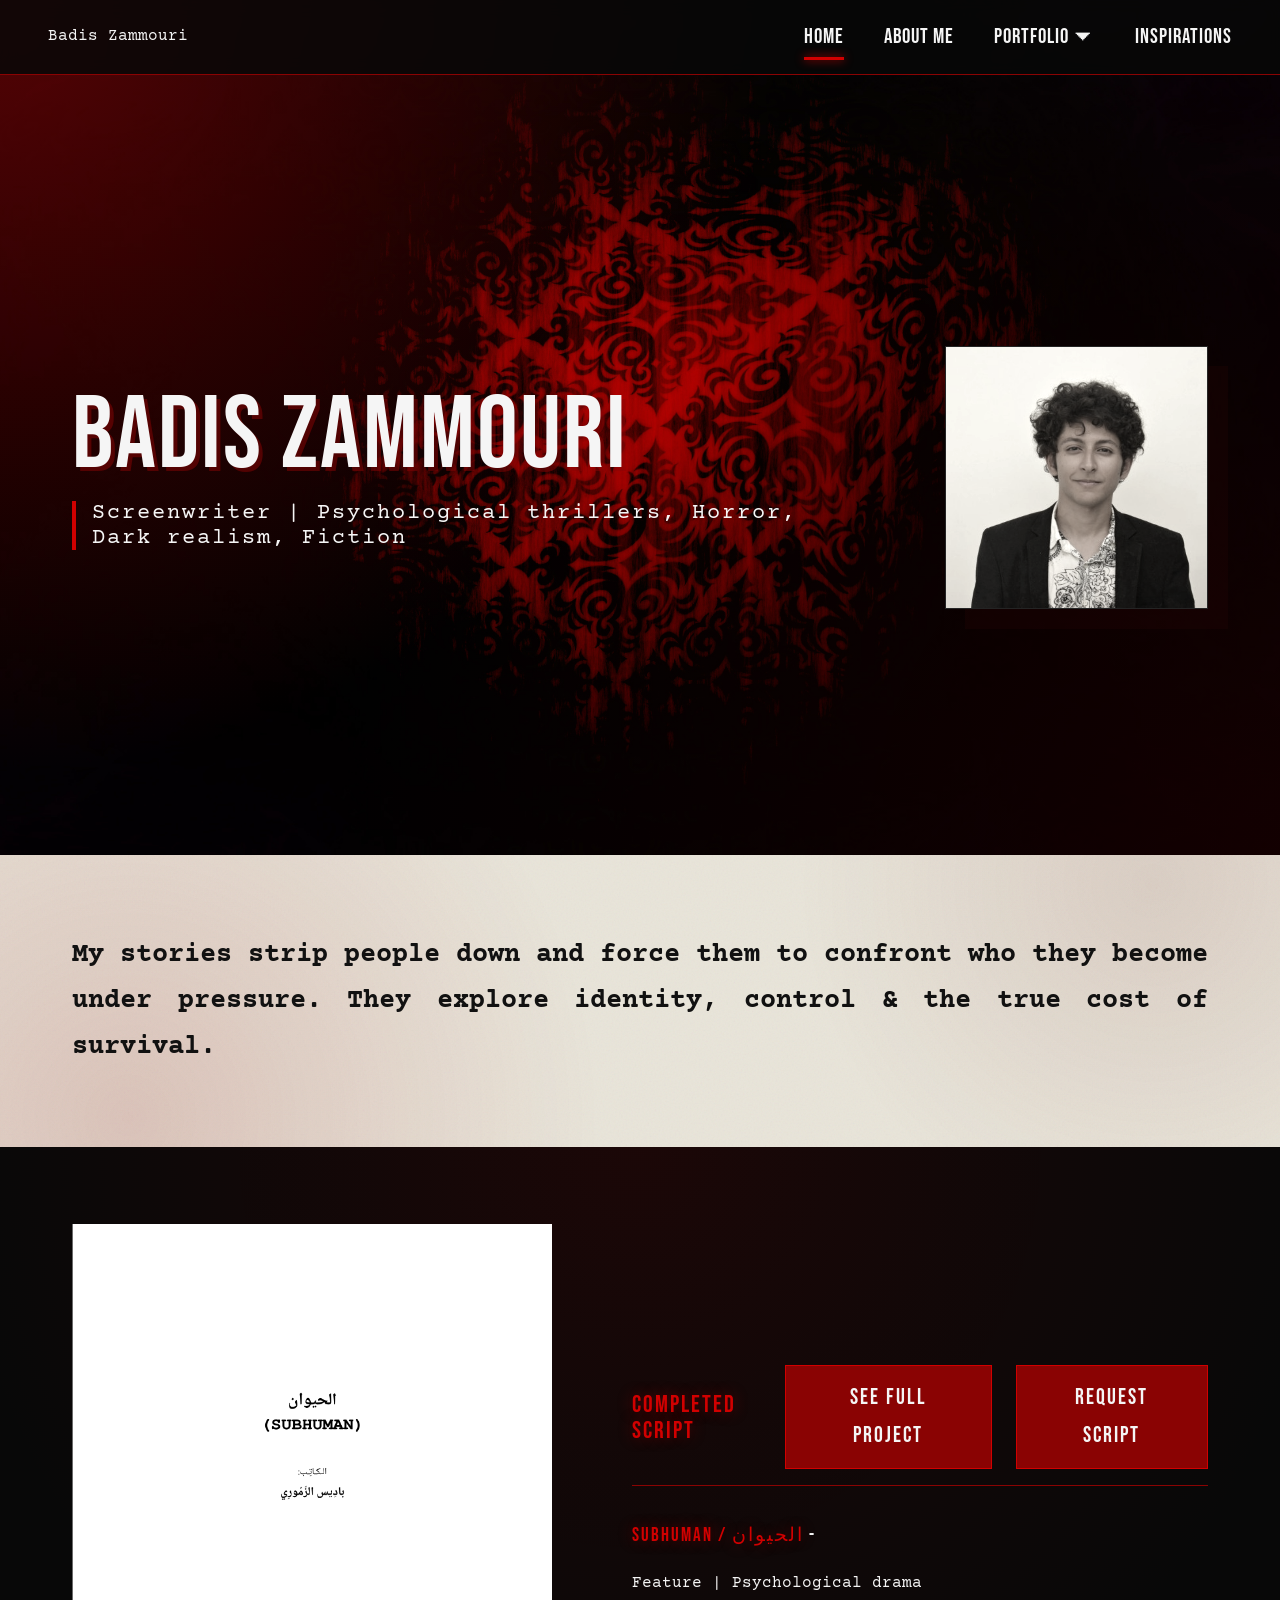
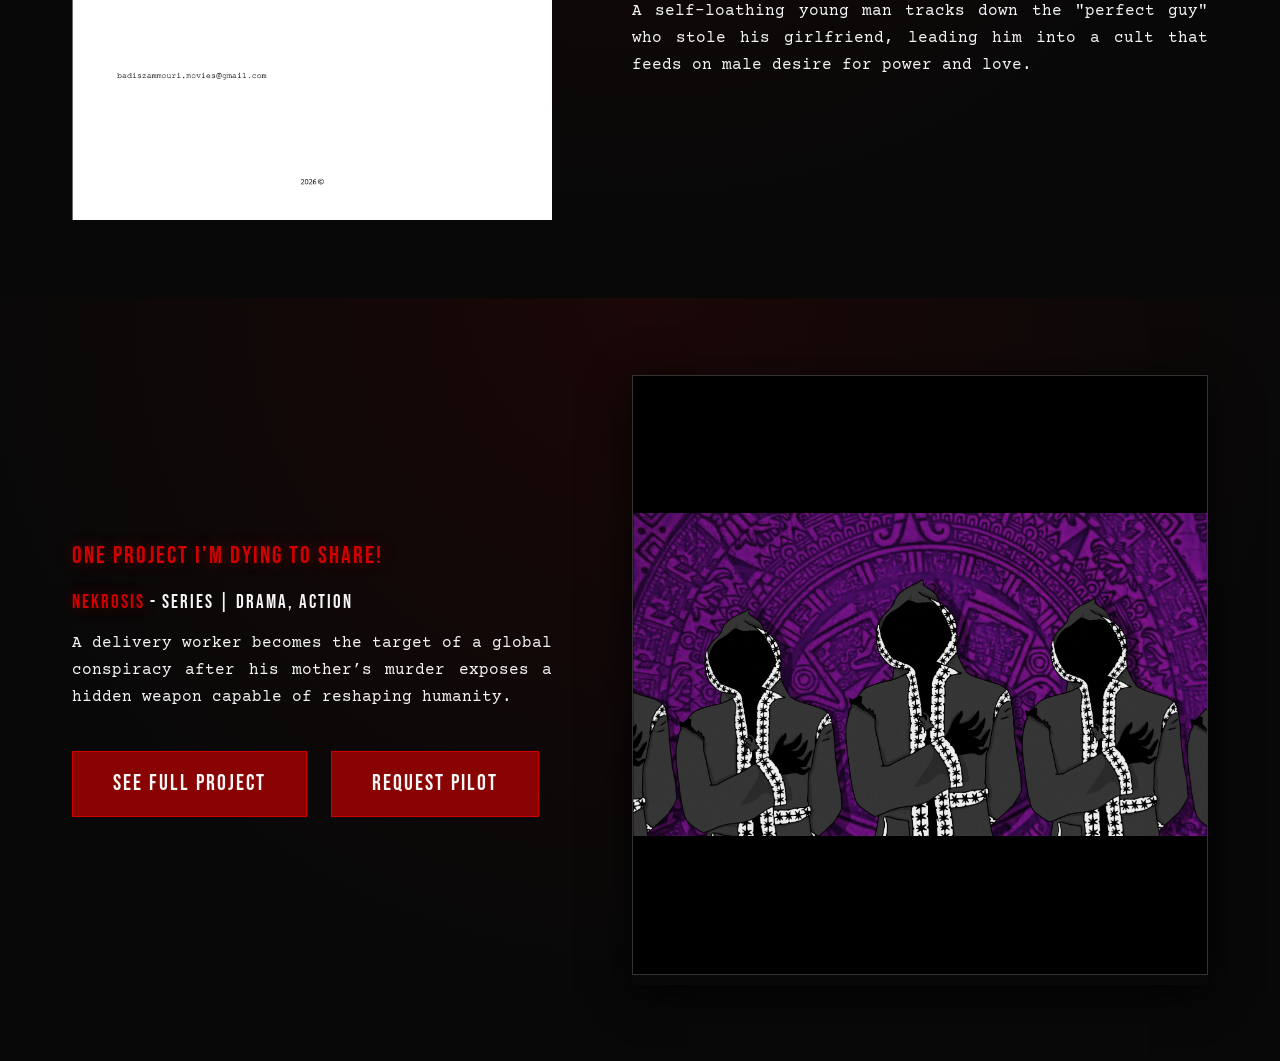
==== commit 682865cf: "Update index.html Added a favicon link to the HTML head section." ====
--- a/index.html
+++ b/index.html
@@ -4,7 +4,7 @@
     <meta charset="UTF-8">
     <meta name="viewport" content="width=device-width, initial-scale=1.0">
     <title>Badis Zammouri - Screenwriter</title>
-    <!-- Link to CSS file -->
+    <link rel="icon" type="image/png" href="assets/images/Badis_Zammouri.jpeg">
     <link rel="stylesheet" href="css/style.css">
 </head>
 <body>
--- a/css/style.css
+++ b/css/style.css
@@ -1,17 +1,21 @@
-/*   1. IMPORTS & VARIABLES */
-@import url('https://fonts.googleapis.com/css2?family=Courier+Prime:ital,wght@0,400;0,700;1,400;1,700&display=swap');
+/* 
+   1. IMPORTS & VARIABLES (THRILLER EDITION)
+    */
+/* Importing Courier for text, and Bebas Neue for cinematic titles */
+@import url('https://fonts.googleapis.com/css2?family=Bebas+Neue&family=Courier+Prime:ital,wght@0,400;0,700;1,400;1,700&display=swap');
 
 :root {
-    
-    --beige: #f4f1ea;  
-    --dark-red: #9e0b0b; 
-    --charcoal: #121212; 
-    --charcoal-light: #1e1e1e;
-    --text-dark: #1a1a1a;
-    --text-light: #fdfdfd;
+    --beige: #e8e4d9; /* Dirtier, older paper color */
+    --blood-red: #8a0303; /* Deep dried blood */
+    --neon-red: #d10000; /* Fresh cinematic blood */
+    --charcoal: #080808; /* Pitch black */
+    --charcoal-light: #151515;
+    --text-dark: #111111;
+    --text-light: #f5f5f5;
     
     /* Typography */
-    --font-script: 'Courier Prime', 'Courier New', Courier, monospace;
+    --font-script: 'Courier Prime', monospace;
+    --font-display: 'Bebas Neue', sans-serif; /* The new title font */
 }
 
 /* 
@@ -32,43 +36,47 @@
     background-color: var(--charcoal);
     color: var(--text-light);
     line-height: 1.7;
-    font-size: clamp(1rem, 1.2vw, 1.125rem); /* Fluid body text */
+    font-size: clamp(1rem, 1.2vw, 1.125rem);
     overflow-x: hidden;
 }
 
-/* Justified text for all standard paragraphs */
 p {
     text-align: justify;
     hyphens: auto; 
 }
 
-/* Gentle fade-in for all major sections */
-@keyframes fadeIn {
-    from { opacity: 0; transform: translateY(15px); }
-    to { opacity: 1; transform: translateY(0); }
+/* Aggressive cinematic fade-in */
+@keyframes dramaticFade {
+    from { opacity: 0; filter: blur(10px); transform: scale(0.98); }
+    to { opacity: 1; filter: blur(0); transform: scale(1); }
 }
 
 section {
-    animation: fadeIn 1s ease-out forwards;
-}
-
+    animation: dramaticFade 1.2s cubic-bezier(0.19, 1, 0.22, 1) forwards;
+}
+
+/* New Title Styling */
 h1, h2, h3, h4, h5, h6 {
-    font-weight: 700;
-    line-height: 1.3;
+    font-family: var(--font-display);
+    font-weight: 400;
+    line-height: 1.1;
     margin-bottom: 1.5rem;
+    letter-spacing: 2px;
+    text-transform: uppercase;
 }
 
 a {
     text-decoration: none;
     color: inherit;
-    transition: all 0.3s cubic-bezier(0.25, 0.8, 0.25, 1);
+    transition: all 0.3s ease;
 }
 
 img {
     max-width: 100%;
     height: auto;
     display: block;
-    border-radius: 4px; 
+    /* Sharp cinematic cuts, no rounded corners */
+    border-radius: 0; 
 }
 
 /* 
@@ -77,62 +85,73 @@
 .container {
     max-width: 1200px;
     margin: 0 auto;
-    padding: clamp(3rem, 6vw, 6rem) 2rem; /* Fluid padding */
-}
-
-.narrow-container {
-    max-width: 750px;
-    margin: 0 auto;
-}
-
-.text-center {
-    text-align: center;
-}
-
-.text-center p {
-    text-align: center;
-}
-
-.about-biography p, .section-text p {
-    text-align: justify;
-}
+    padding: clamp(3rem, 6vw, 6rem) 2rem;
+    position: relative;
+    z-index: 2; /* Keeps text above the blood stains */
+}
+
+.narrow-container { max-width: 750px; margin: 0 auto; }
+.text-center { text-align: center; }
+.text-center p { text-align: center; }
+.about-biography p, .section-text p { text-align: justify; }
 
 .red-text {
-    color: var(--dark-red);
+    color: var(--neon-red);
+    text-shadow: 0 0 15px rgba(209, 0, 0, 0.4); /* Subtle glow on red text */
 }
 
 .small-text {
     font-size: 0.85rem;
     opacity: 0.7;
-}
-
-/* Background Utility Classes */
+    font-family: var(--font-script);
+    letter-spacing: 0;
+}
+
+/* 
+   4. BACKGROUNDS (PAPER & BLOOD EFFECTS)
+    */
+
 .beige-bg {
     background-color: var(--beige);
     color: var(--text-dark);
+    /* 1. Subtle SVG Noise for Paper Texture */
+    /* 2. Radial gradients for dried blood stains on the paper */
+    background-image: 
+        radial-gradient(circle at 10% 90%, rgba(138, 3, 3, 0.15) 0%, transparent 40%),
+        radial-gradient(circle at 90% 10%, rgba(90, 5, 5, 0.1) 0%, transparent 30%),
+        url("data:image/svg+xml,%3Csvg viewBox='0 0 200 200' xmlns='http://www.w3.org/2000/svg'%3E%3Cfilter id='noiseFilter'%3E%3CfeTurbulence type='fractalNoise' baseFrequency='0.8' numOctaves='3' stitchTiles='stitch'/%3E%3C/filter%3E%3Crect width='100%25' height='100%25' filter='url(%23noiseFilter)' opacity='0.06'/%3E%3C/svg%3E");
+    position: relative;
 }
 
 .dark-bg {
     background-color: var(--charcoal);
     color: var(--text-light);
+    /* Blood glow in the dark sections */
+    background-image: radial-gradient(circle at 50% 0%, rgba(138, 3, 3, 0.15) 0%, transparent 70%);
 }
 
 .dark-pattern-bg {
-    background-image: url('../assets/images/site-design.jpg');
+    /* Merging your pattern with deep red cinematic corner shadows */
+    background-image: 
+        radial-gradient(circle at top left, rgba(138, 3, 3, 0.6), transparent 50%),
+        radial-gradient(circle at bottom right, rgba(20, 0, 0, 0.9), transparent 60%),
+        url('../assets/images/site-design.jpg');
     background-size: cover;
     background-position: center;
-    background-attachment: fixed; /* Parallax scroll */
+    background-attachment: fixed; 
     color: var(--text-light);
 }
 
 .section-divider {
-    height: 80px;
+    height: 60px;
     width: 100%;
-    background: linear-gradient(to bottom, var(--charcoal), transparent);
-}
-
-/* 
-   4. MODERN GLASSMORPHISM NAVBAR
+    /* A harsh, bloody gradient instead of a soft fade */
+    background: linear-gradient(to bottom, var(--charcoal), var(--blood-red), var(--charcoal));
+    opacity: 0.8;
+}
+
+/* 
+   5. NAVIGATION
     */
 .navbar {
     display: flex;
@@ -144,9 +163,9 @@
     top: 0;
     z-index: 1000;
     color: var(--text-light);
-    background: rgba(18, 18, 18, 0.7); 
-    backdrop-filter: blur(12px); /* Cinematic blur effect */
-    border-bottom: 1px solid rgba(255, 255, 255, 0.05);
+    background: rgba(8, 8, 8, 0.85); 
+    backdrop-filter: blur(8px);
+    border-bottom: 1px solid var(--blood-red); /* Sharp red line */
 }
 
 .nav-links {
@@ -156,73 +175,64 @@
 }
 
 .nav-links a {
-    font-size: 0.95rem;
-    font-weight: 700;
-    text-transform: capitalize;
+    font-family: var(--font-display);
+    font-size: 1.3rem; /* Slightly larger for Bebas Neue */
+    letter-spacing: 1px;
     position: relative;
 }
 
-/* underline effect for links instead of a rigid block border */
 .nav-links a::after {
     content: '';
     position: absolute;
     width: 0;
-    height: 2px;
+    height: 3px;
     bottom: -5px;
     left: 0;
-    background-color: var(--dark-red);
+    background-color: var(--neon-red);
     transition: width 0.3s ease;
-}
-
-.nav-links a:hover::after,
-.nav-links a.active::after {
+    box-shadow: 0 0 10px var(--neon-red);
+}
+
+.nav-links a:hover::after, .nav-links a.active::after {
     width: 100%;
 }
 
-.nav-links a:hover {
-    color: var(--text-light);
-}
-
-/* 
-   5. FLUID BUTTONS
+/* 
+   6. CINEMATIC BUTTONS
     */
 .btn {
     display: inline-block;
-    padding: 0.8rem 2rem;
-    font-weight: 700;
-    font-size: 0.95rem;
-    border-radius: 3px;
-    transition: all 0.3s cubic-bezier(0.25, 0.8, 0.25, 1);
+    padding: 0.8rem 2.5rem;
+    font-family: var(--font-display);
+    font-size: 1.4rem;
+    letter-spacing: 2px;
+    border-radius: 0; /* Sharp edges */
+    transition: all 0.2s ease;
     cursor: pointer;
     text-align: center;
-    box-shadow: 0 4px 6px rgba(0, 0, 0, 0.1);
-    
-    background-color: var(--dark-red);
-    color: var(--text-light);
-    border: 1px solid transparent;
+    background-color: var(--blood-red);
+    color: var(--text-light);
+    border: 1px solid var(--neon-red);
+    text-transform: uppercase;
 }
 
 .btn:hover {
-    transform: translateY(-3px);
-    box-shadow: 0 8px 15px rgba(0, 0, 0, 0.2);
-    background-color: #b31010; 
-    color: var(--text-light);
+    transform: scale(1.05);
+    background-color: var(--neon-red); 
+    box-shadow: 0 0 20px rgba(209, 0, 0, 0.6); /* Red glowing hover */
+    color: white;
 }
 
 .btn-white, .btn-red {
-    background-color: var(--dark-red);
-    color: var(--text-light);
-}
-
-.btn-white:hover, .btn-red:hover {
-    background-color: #b31010;
-}
-
-/* 
-   6. HOME PAGE (index.html)
+    background-color: var(--blood-red);
+    color: var(--text-light);
+}
+
+/* 
+   7. HOME PAGE (index.html)
     */
 .hero {
-    min-height: 90vh;
+    min-height: 95vh;
     display: flex;
     align-items: center;
     padding-top: 100px; 
@@ -240,28 +250,29 @@
 }
 
 .hero-text h1 {
-    font-size: clamp(3rem, 5vw, 5rem); 
-    letter-spacing: -2px;
-    margin-bottom: 1rem;
-    text-shadow: 2px 2px 10px rgba(0,0,0,0.5);
+    font-size: clamp(4rem, 8vw, 7rem); /* Massive title */
+    margin-bottom: 0.5rem;
+    text-shadow: 4px 4px 0px rgba(138, 3, 3, 0.5); /* Offset thriller shadow */
 }
 
 .hero-text h2 {
+    font-family: var(--font-script); /* Keep subtext courier */
+    text-transform: none;
     font-size: clamp(1.1rem, 2vw, 1.4rem);
-    font-weight: 400;
-    opacity: 0.9;
-    border-left: 3px solid var(--dark-red);
+    border-left: 4px solid var(--neon-red);
     padding-left: 1rem;
 }
 
 .hero-image img {
-    width: 320px;
-    filter: grayscale(20%) contrast(110%);
-    box-shadow: 15px 15px 0px rgba(158, 11, 11, 0.2); 
+    width: 350px;
+    filter: grayscale(80%) contrast(120%); /* Gritty portrait filter */
+    border: 1px solid #333;
+    box-shadow: 20px 20px 0px rgba(138, 3, 3, 0.3); /* Harsh offset shadow */
 }
 
 .mission-statement {
-    font-size: clamp(1.2rem, 2.5vw, 1.6rem);
+    font-size: clamp(1.3rem, 2.5vw, 1.7rem);
+    font-weight: 700;
 }
 
 .project-grid, .teaser-grid, .split-header, .visuals-grid {
@@ -276,220 +287,148 @@
     justify-content: space-between;
     align-items: flex-end;
     margin-bottom: 2.5rem;
-    border-bottom: 1px solid rgba(255, 255, 255, 0.1);
+    border-bottom: 1px solid var(--blood-red);
     padding-bottom: 1rem;
 }
 
-.action-buttons {
-    display: flex;
-    gap: 1.5rem;
-}
-
-/* 
-   7. ABOUT PAGE & PROJECT PAGE GRIDS
-    */
-.centered-content {
-    display: flex;
-    justify-content: center;
-    align-items: center;
-}
-
-.about-hero, .project-hero {
-    padding-top: 150px;
-    min-height: 50vh;
-}
-
-.hero-artwork {
-    max-width: 550px;
-    margin: 0 auto;
-    box-shadow: 0 20px 40px rgba(0,0,0,0.4);
-}
-
-.about-biography p {
-    margin-bottom: 2rem;
-}
-
-.content-grid {
-    display: grid;
-    grid-template-columns: 250px 1fr;
-    gap: 4rem;
-    align-items: start;
-}
-
-.section-label {
-    font-size: clamp(1.5rem, 3vw, 2rem);
-    color: var(--dark-red);
-}
-
-.section-text p {
-    margin-bottom: 1.8rem;
-}
-
-.button-group {
-    display: flex;
-    justify-content: center;
-    gap: 2rem;
-    flex-wrap: wrap;
-}
-
-/* 
-   8. INSPIRATIONS & PORTFOLIO PAGES
-    */
-.masonry-grid {
-    column-count: 3;
-    column-gap: 3rem;
-}
+.action-buttons { display: flex; gap: 1.5rem; }
+
+/* 7B. IMAGE CAROUSEL */
+.teaser-visual { position: relative; }
+
+.image-carousel {
+    display: flex;
+    flex-direction: row;      
+    flex-wrap: nowrap;        
+    overflow-x: auto;         
+    scroll-snap-type: x mandatory;
+    gap: 1rem;
+    border-radius: 0;
+    box-shadow: 0 10px 40px rgba(0,0,0,0.8);
+    padding-bottom: 10px; 
+    
+    -ms-overflow-style: none; 
+    scrollbar-width: none;    
+}
+
+.image-carousel::-webkit-scrollbar, .horizontal-slider::-webkit-scrollbar, .slider::-webkit-scrollbar {
+    height: 4px; display: block; 
+}
+.image-carousel::-webkit-scrollbar-track, .horizontal-slider::-webkit-scrollbar-track, .slider::-webkit-scrollbar-track {
+    background: #000; 
+}
+.image-carousel::-webkit-scrollbar-thumb, .horizontal-slider::-webkit-scrollbar-thumb, .slider::-webkit-scrollbar-thumb {
+    background: var(--neon-red); 
+}
+
+.image-carousel img {
+    flex: 0 0 100%; 
+    scroll-snap-align: start; 
+    object-fit: contain; 
+    background-color: #000; 
+    max-height: 600px; 
+    border: 1px solid #333;
+}
+
+/* 
+   8. PAGE GRIDS & CARDS
+    */
+.centered-content { display: flex; justify-content: center; align-items: center; }
+
+.about-hero, .project-hero { padding-top: 150px; min-height: 50vh; }
+
+.hero-artwork { max-width: 550px; margin: 0 auto; box-shadow: 0 20px 50px rgba(0,0,0,0.8); }
+
+.content-grid { display: grid; grid-template-columns: 250px 1fr; gap: 4rem; align-items: start; }
+
+.section-label { font-size: clamp(2rem, 4vw, 3rem); color: var(--blood-red); }
+
+.button-group { display: flex; justify-content: center; gap: 2rem; flex-wrap: wrap; }
+
+/* 8A. Inspirations Grid */
+.horizontal-slider {
+    display: flex; flex-direction: row; flex-wrap: nowrap; gap: 3rem; overflow-x: auto; 
+    padding: 2rem 4rem 4rem 4rem; scroll-snap-type: x mandatory; scroll-behavior: smooth;
+}
+
+.horizontal-slider .inspiration-card { flex: 0 0 400px; scroll-snap-align: start; }
+
+.slider { display: flex; flex-direction: row; flex-wrap: nowrap; overflow-x: auto; scroll-snap-type: x mandatory; padding-bottom: 8px; }
+.slider img { flex: 0 0 100%; scroll-snap-align: start; object-fit: contain; max-height: 500px; background-color: #000; }
 
 .inspiration-card {
     break-inside: avoid;
     margin-bottom: 3rem;
     background-color: #fff;
     color: var(--text-dark);
-    border-radius: 6px;
+    border-radius: 0;
     overflow: hidden;
-    box-shadow: 0 10px 30px rgba(0,0,0,0.05);
-    transition: transform 0.4s ease, box-shadow 0.4s ease;
+    border-bottom: 4px solid var(--charcoal);
+    transition: all 0.3s ease;
 }
 
 .inspiration-card:hover {
     transform: translateY(-8px);
-    box-shadow: 0 15px 40px rgba(0,0,0,0.15);
-}
-
-.text-only-card {
-    padding: 3rem 2rem;
-    background-color: var(--charcoal-light);
-    color: var(--text-light);
-}
-
-.card-content {
-    padding: 2rem;
-}
-
-.card-content h4 {
-    font-size: 1.1rem;
-    margin-bottom: 1rem;
-}
-
-/* Slider Dots */
-.slider-container {
-    position: relative;
-}
-
-.slider-dots {
-    position: absolute;
-    bottom: 20px;
-    left: 50%;
-    transform: translateX(-50%);
-    display: flex;
-    gap: 10px;
-}
-
-.dot {
-    width: 10px;
-    height: 10px;
-    background-color: rgba(255, 255, 255, 0.4);
-    border-radius: 50%;
-    cursor: pointer;
-    transition: 0.3s;
-}
-
-.dot.active, .dot:hover {
-    background-color: var(--dark-red);
-    transform: scale(1.2);
-}
+    border-bottom-color: var(--neon-red); /* Bleeds red on hover */
+    box-shadow: 0 15px 40px rgba(0,0,0,0.2);
+}
+
+.text-only-card { padding: 3rem 2rem; background-color: var(--beige); color: var(--text-dark); border: 1px solid #ddd; }
+.card-content { padding: 2rem; }
+.card-content h4 { font-size: 1.5rem; margin-bottom: 1rem; color: var(--blood-red); }
 
 /* Portfolio Gallery Grid */
-.project-card-grid {
-    display: grid;
-    grid-template-columns: repeat(auto-fill, minmax(400px, 1fr));
-    gap: 4rem;
-}
+.project-card-grid { display: grid; grid-template-columns: repeat(auto-fill, minmax(400px, 1fr)); gap: 4rem; }
 
 .portfolio-card {
     display: block;
     background-color: var(--charcoal-light);
     color: var(--text-light);
-    border-radius: 8px;
+    border-radius: 0;
     overflow: hidden;
-    transition: all 0.4s ease;
+    border: 1px solid #333;
+    transition: all 0.3s ease;
 }
 
 .portfolio-card:hover {
-    transform: translateY(-10px) scale(1.02);
-    box-shadow: 0 20px 40px rgba(0,0,0,0.4);
-}
-
-.portfolio-card .card-image img {
-    transition: transform 0.6s ease;
-}
-
-.portfolio-card:hover .card-image img {
-    transform: scale(1.05); 
-}
-
-.card-info {
-    padding: 2rem;
-    text-align: center;
-}
+    transform: scale(1.03);
+    border-color: var(--neon-red);
+    box-shadow: 0 0 30px rgba(138, 3, 3, 0.4);
+}
+
+.portfolio-card .card-image img { transition: transform 0.6s ease; filter: grayscale(40%); }
+.portfolio-card:hover .card-image img { transform: scale(1.05); filter: grayscale(0%); }
+
+.card-info { padding: 2rem; text-align: center; }
 
 /* 
    9. FOOTER & RESPONSIVE DESIGN
     */
 .social-footer {
     padding: 3rem 0;
-    border-top: 1px solid rgba(0,0,0,0.05);
+    border-top: 1px solid rgba(0,0,0,0.1);
+    background-image: none; /* Keep footer clean */
 }
 
 .social-icon {
-    font-size: 1.8rem;
+    font-size: 2rem;
     margin: 0 1.2rem;
-    color: var(--text-dark);
+    color: var(--charcoal);
     transition: all 0.3s ease;
 }
 
-.social-icon:hover {
-    color: var(--dark-red);
-    transform: translateY(-4px);
-}
+.social-icon:hover { color: var(--neon-red); transform: translateY(-4px) scale(1.1); }
 
 /* Mobile Screens */
 @media (max-width: 900px) {
     .hero-container, .project-grid, .teaser-grid, .split-header, .visuals-grid, .content-grid {
-        grid-template-columns: 1fr;
-        flex-direction: column;
-        gap: 3rem;
+        grid-template-columns: 1fr; flex-direction: column; gap: 3rem;
     }
-    
-    .navbar {
-        flex-direction: column;
-        padding: 1rem;
-        background: var(--charcoal); /* Solid background on mobile */
-    }
-    
-    .nav-links {
-        margin-top: 1rem;
-        gap: 1.5rem;
-        flex-wrap: wrap;
-        justify-content: center;
-    }
-    
-    .hero-image {
-        order: -1; /* Puts image above text on mobile */
-    }
-    
-    .hero-image img {
-        width: 250px;
-        box-shadow: none;
-    }
-    
-    .masonry-grid {
-        column-count: 1;
-    }
-    
-    .project-header {
-        flex-direction: column;
-        align-items: flex-start;
-        gap: 1.5rem;
-    }
-}
+    .navbar { flex-direction: column; padding: 1rem; background: var(--charcoal); border-bottom: 3px solid var(--blood-red); }
+    .nav-links { margin-top: 1rem; gap: 1.5rem; flex-wrap: wrap; justify-content: center; }
+    .hero-image { order: -1; }
+    .hero-image img { width: 250px; box-shadow: 10px 10px 0px rgba(138, 3, 3, 0.3); }
+    .horizontal-slider { padding: 2rem 1.5rem; gap: 1.5rem; }
+    .horizontal-slider .inspiration-card { flex: 0 0 85vw; scroll-snap-align: center; }
+    .project-header { flex-direction: column; align-items: flex-start; gap: 1.5rem; }
+}
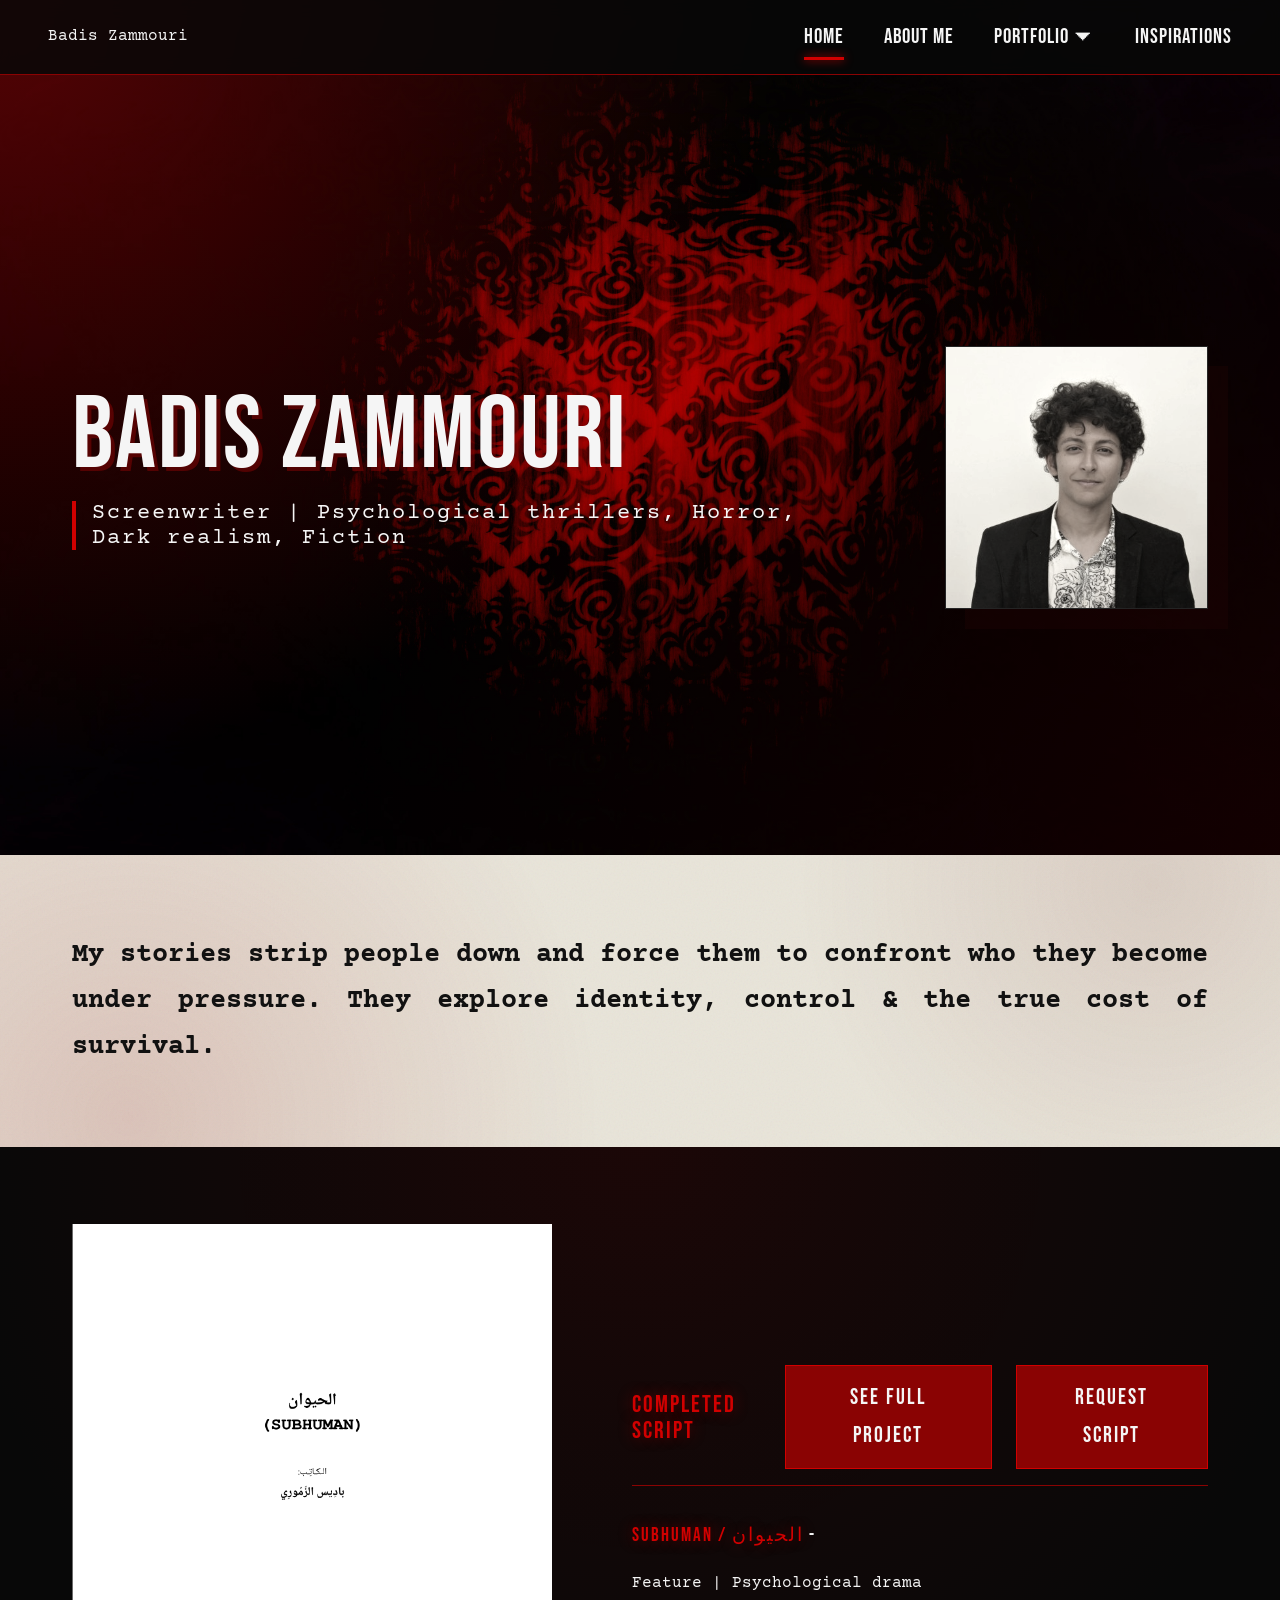
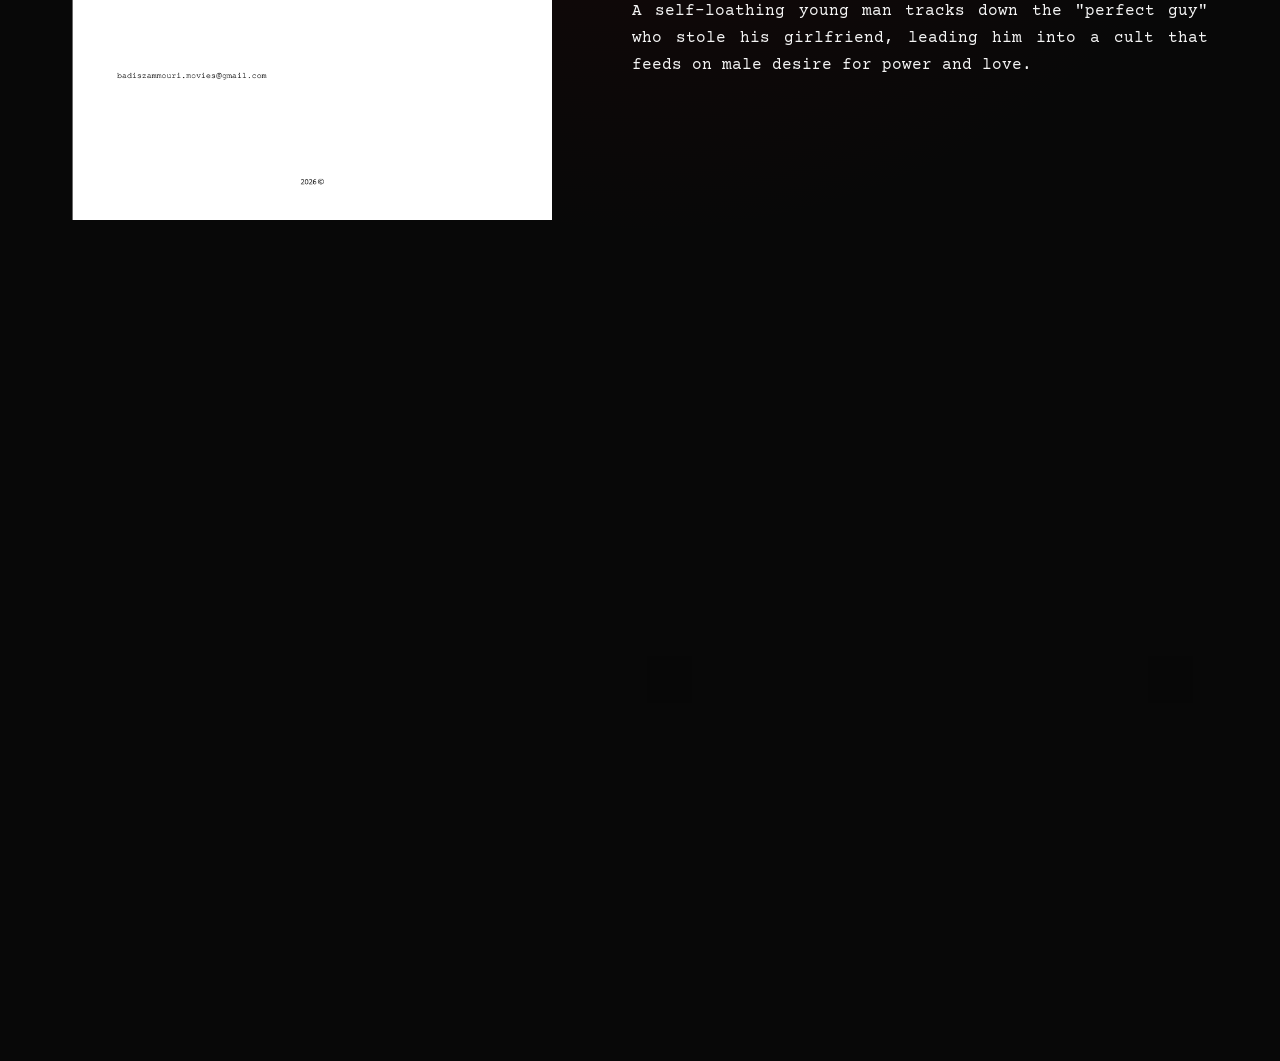
==== commit 89d92c50: "Update index.html" ====
--- a/index.html
+++ b/index.html
@@ -95,15 +95,26 @@
 
             <!-- Right: Teaser Art -->
             <div class="teaser-visual">
-                <div class="image-carousel">
-                    <img src="assets/images/ca9.png" alt="Nekrosis Concept Art 1">
-                    <img src="assets/images/nekrosis-script-overview.png" alt="Nekrosis Concept Art 2">
-                    <img src="assets/images/ca3.png" alt="Nekrosis Concept Art 3">
-                    <img src="assets/images/ca2.png" alt="Nekrosis Concept Art 4">
+                <!-- NEW WRAPPER AND ARROWS -->
+                <div class="carousel-wrapper">
+                    <!-- Left Arrow -->
+                    <button class="carousel-arrow prev" aria-label="Previous image">&#10094;</button>
+                    
+                    <div class="image-carousel">
+                        <img src="assets/images/ca9.png" alt="Nekrosis Concept Art 1">
+                        <img src="assets/images/nekrosis-script-overview.png" alt="Nekrosis Concept Art 2">
+                        <img src="assets/images/ca3.png" alt="Nekrosis Concept Art 3">
+                        <img src="assets/images/ca2.png" alt="Nekrosis Concept Art 4">
+                    </div>
+                    
+                    <!-- Right Arrow -->
+                    <button class="carousel-arrow next" aria-label="Next image">&#10095;</button>
                 </div>
             </div>
         </div>
     </section>
 
+    <script src="js/main.js"></script>
+
 </body>
 </html>
--- a/css/style.css
+++ b/css/style.css
@@ -1,21 +1,20 @@
 /* 
-   1. IMPORTS & VARIABLES (THRILLER EDITION)
-    */
-/* Importing Courier for text, and Bebas Neue for cinematic titles */
+   1. IMPORTS & VARIABLES 
+    */
 @import url('https://fonts.googleapis.com/css2?family=Bebas+Neue&family=Courier+Prime:ital,wght@0,400;0,700;1,400;1,700&display=swap');
 
 :root {
-    --beige: #e8e4d9; /* Dirtier, older paper color */
-    --blood-red: #8a0303; /* Deep dried blood */
-    --neon-red: #d10000; /* Fresh cinematic blood */
-    --charcoal: #080808; /* Pitch black */
+    --beige: #e8e4d9;  
+    --blood-red: #8a0303;  
+    --neon-red: #d10000;  
+    --charcoal: #080808;  
     --charcoal-light: #151515;
     --text-dark: #111111;
     --text-light: #f5f5f5;
     
     /* Typography */
     --font-script: 'Courier Prime', monospace;
-    --font-display: 'Bebas Neue', sans-serif; /* The new title font */
+    --font-display: 'Bebas Neue', sans-serif;  
 }
 
 /* 
@@ -75,7 +74,6 @@
     max-width: 100%;
     height: auto;
     display: block;
-    /* Sharp cinematic cuts, no rounded corners */
     border-radius: 0; 
 }
 
@@ -87,7 +85,7 @@
     margin: 0 auto;
     padding: clamp(3rem, 6vw, 6rem) 2rem;
     position: relative;
-    z-index: 2; /* Keeps text above the blood stains */
+    z-index: 2; 
 }
 
 .narrow-container { max-width: 750px; margin: 0 auto; }
@@ -97,7 +95,7 @@
 
 .red-text {
     color: var(--neon-red);
-    text-shadow: 0 0 15px rgba(209, 0, 0, 0.4); /* Subtle glow on red text */
+    text-shadow: 0 0 15px rgba(209, 0, 0, 0.4); 
 }
 
 .small-text {
@@ -114,8 +112,7 @@
 .beige-bg {
     background-color: var(--beige);
     color: var(--text-dark);
-    /* 1. Subtle SVG Noise for Paper Texture */
-    /* 2. Radial gradients for dried blood stains on the paper */
+   
     background-image: 
         radial-gradient(circle at 10% 90%, rgba(138, 3, 3, 0.15) 0%, transparent 40%),
         radial-gradient(circle at 90% 10%, rgba(90, 5, 5, 0.1) 0%, transparent 30%),
@@ -126,12 +123,10 @@
 .dark-bg {
     background-color: var(--charcoal);
     color: var(--text-light);
-    /* Blood glow in the dark sections */
     background-image: radial-gradient(circle at 50% 0%, rgba(138, 3, 3, 0.15) 0%, transparent 70%);
 }
 
 .dark-pattern-bg {
-    /* Merging your pattern with deep red cinematic corner shadows */
     background-image: 
         radial-gradient(circle at top left, rgba(138, 3, 3, 0.6), transparent 50%),
         radial-gradient(circle at bottom right, rgba(20, 0, 0, 0.9), transparent 60%),
@@ -145,7 +140,6 @@
 .section-divider {
     height: 60px;
     width: 100%;
-    /* A harsh, bloody gradient instead of a soft fade */
     background: linear-gradient(to bottom, var(--charcoal), var(--blood-red), var(--charcoal));
     opacity: 0.8;
 }
@@ -219,7 +213,7 @@
 .btn:hover {
     transform: scale(1.05);
     background-color: var(--neon-red); 
-    box-shadow: 0 0 20px rgba(209, 0, 0, 0.6); /* Red glowing hover */
+    box-shadow: 0 0 20px rgba(209, 0, 0, 0.6); 
     color: white;
 }
 
@@ -229,7 +223,7 @@
 }
 
 /* 
-   7. HOME PAGE (index.html)
+   7. HOME PAGE  
     */
 .hero {
     min-height: 95vh;
@@ -250,13 +244,13 @@
 }
 
 .hero-text h1 {
-    font-size: clamp(4rem, 8vw, 7rem); /* Massive title */
+    font-size: clamp(4rem, 8vw, 7rem);  
     margin-bottom: 0.5rem;
-    text-shadow: 4px 4px 0px rgba(138, 3, 3, 0.5); /* Offset thriller shadow */
+    text-shadow: 4px 4px 0px rgba(138, 3, 3, 0.5); 
 }
 
 .hero-text h2 {
-    font-family: var(--font-script); /* Keep subtext courier */
+    font-family: var(--font-script);  
     text-transform: none;
     font-size: clamp(1.1rem, 2vw, 1.4rem);
     border-left: 4px solid var(--neon-red);
@@ -265,9 +259,9 @@
 
 .hero-image img {
     width: 350px;
-    filter: grayscale(80%) contrast(120%); /* Gritty portrait filter */
+    filter: grayscale(80%) contrast(120%);  
     border: 1px solid #333;
-    box-shadow: 20px 20px 0px rgba(138, 3, 3, 0.3); /* Harsh offset shadow */
+    box-shadow: 20px 20px 0px rgba(138, 3, 3, 0.3);  
 }
 
 .mission-statement {
@@ -418,6 +412,76 @@
 }
 
 .social-icon:hover { color: var(--neon-red); transform: translateY(-4px) scale(1.1); }
+
+/* 
+   10. CAROUSEL NAVIGATION (ARROWS & PROGRESS)
+*/
+.carousel-wrapper {
+    position: relative;
+    width: 100%;
+    display: flex;
+    align-items: center;
+}
+
+/* Cinematic Navigation Arrows */
+.carousel-arrow {
+    position: absolute;
+    top: 50%;
+    transform: translateY(-50%);
+    background: rgba(8, 8, 8, 0.85); /* Dark translucent background */
+    color: var(--neon-red);
+    border: 1px solid var(--blood-red);
+    width: 45px;
+    height: 45px;
+    display: flex;
+    justify-content: center;
+    align-items: center;
+    cursor: pointer;
+    z-index: 10;
+    font-size: 1.5rem;
+    font-family: var(--font-display);
+    transition: all 0.3s ease;
+    backdrop-filter: blur(4px);
+}
+
+.carousel-arrow:hover {
+    background: var(--neon-red);
+    color: var(--text-light);
+    box-shadow: 0 0 15px rgba(209, 0, 0, 0.6);
+    border-color: var(--neon-red);
+}
+
+.carousel-arrow.prev { left: 15px; }
+.carousel-arrow.next { right: 15px; }
+
+/* Enhanced Progress Bar (Scrollbar) */
+.image-carousel::-webkit-scrollbar, 
+.horizontal-slider::-webkit-scrollbar, 
+.slider::-webkit-scrollbar {
+    height: 6px; /* Slightly thicker to look like a progress bar */
+    display: block;
+}
+
+.image-carousel::-webkit-scrollbar-track, 
+.horizontal-slider::-webkit-scrollbar-track, 
+.slider::-webkit-scrollbar-track {
+    background: var(--charcoal-light);
+    border-top: 1px solid #333;
+}
+
+.image-carousel::-webkit-scrollbar-thumb, 
+.horizontal-slider::-webkit-scrollbar-thumb, 
+.slider::-webkit-scrollbar-thumb {
+    background: var(--blood-red);
+    border-radius: 0; /* Keep it sharp */
+    box-shadow: inset 0 0 5px rgba(0,0,0,0.5);
+}
+
+.image-carousel::-webkit-scrollbar-thumb:hover, 
+.horizontal-slider::-webkit-scrollbar-thumb:hover, 
+.slider::-webkit-scrollbar-thumb:hover {
+    background: var(--neon-red);
+}
 
 /* Mobile Screens */
 @media (max-width: 900px) {
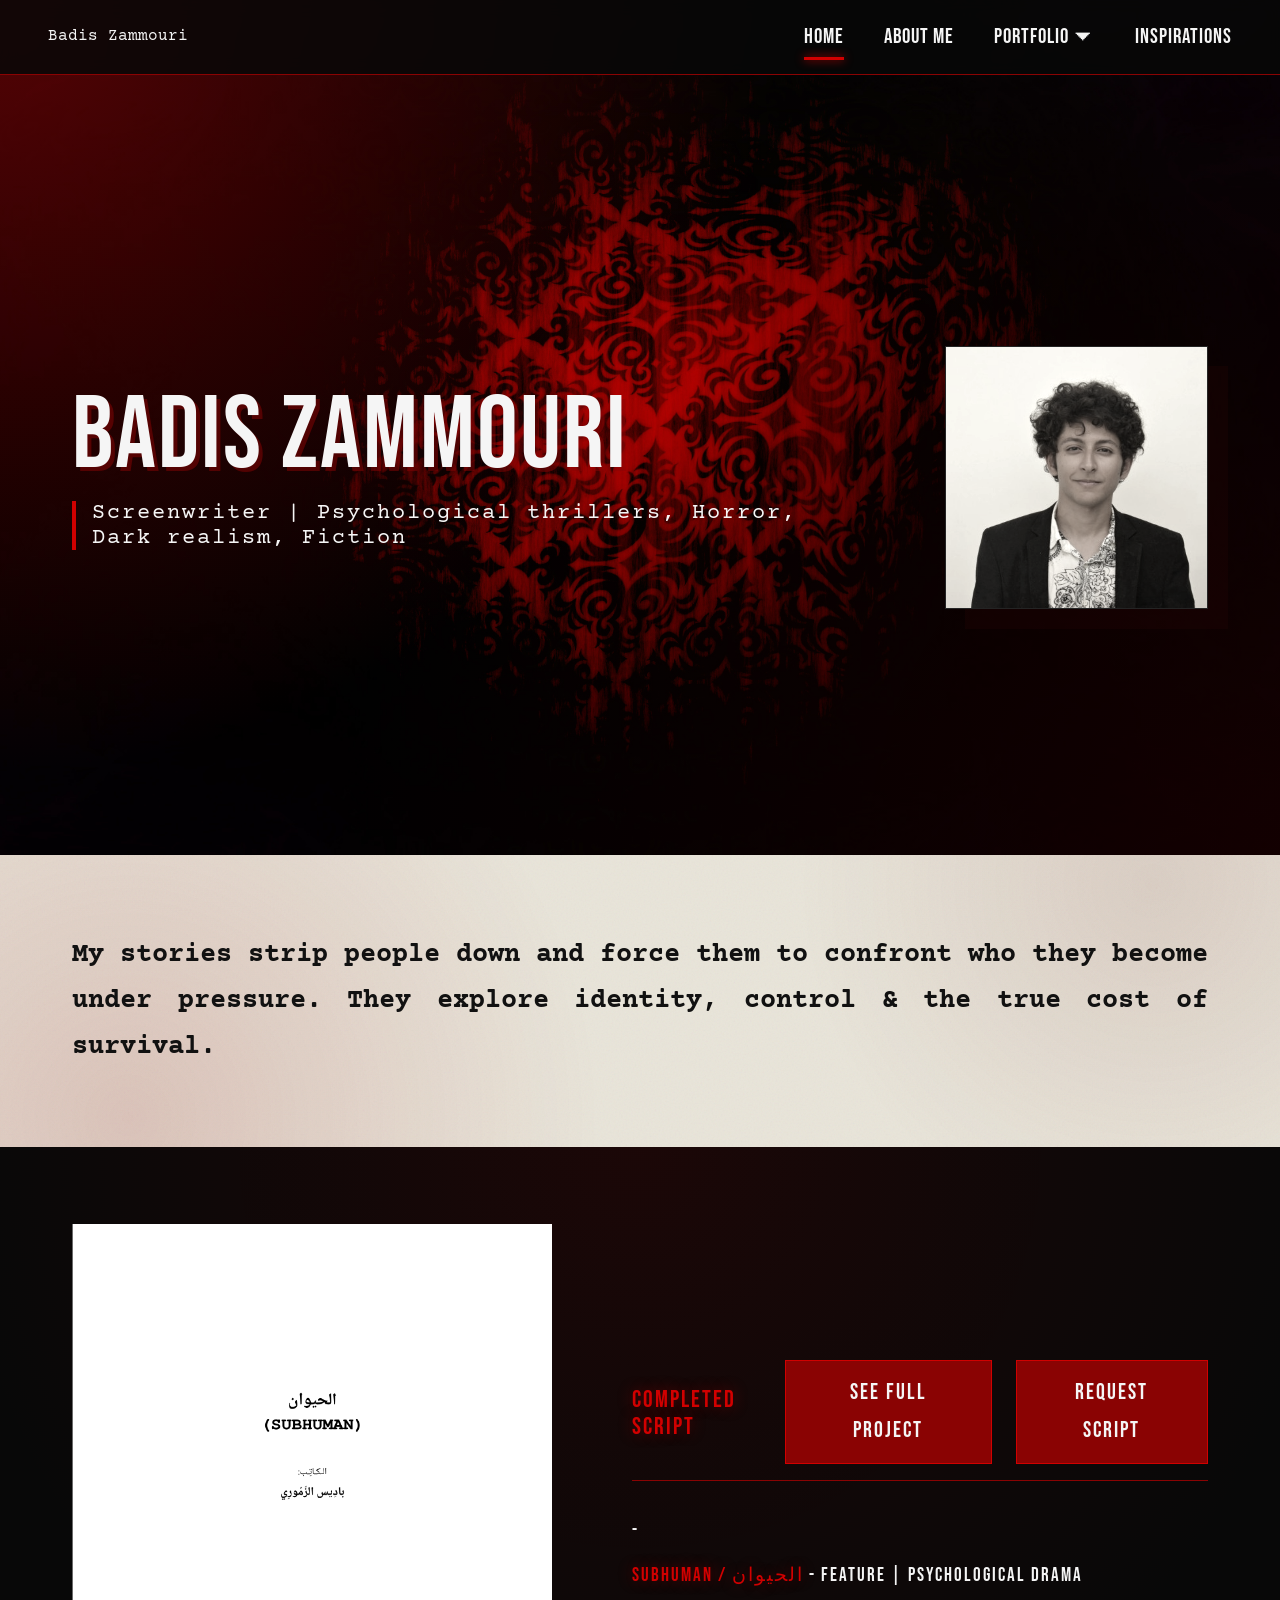
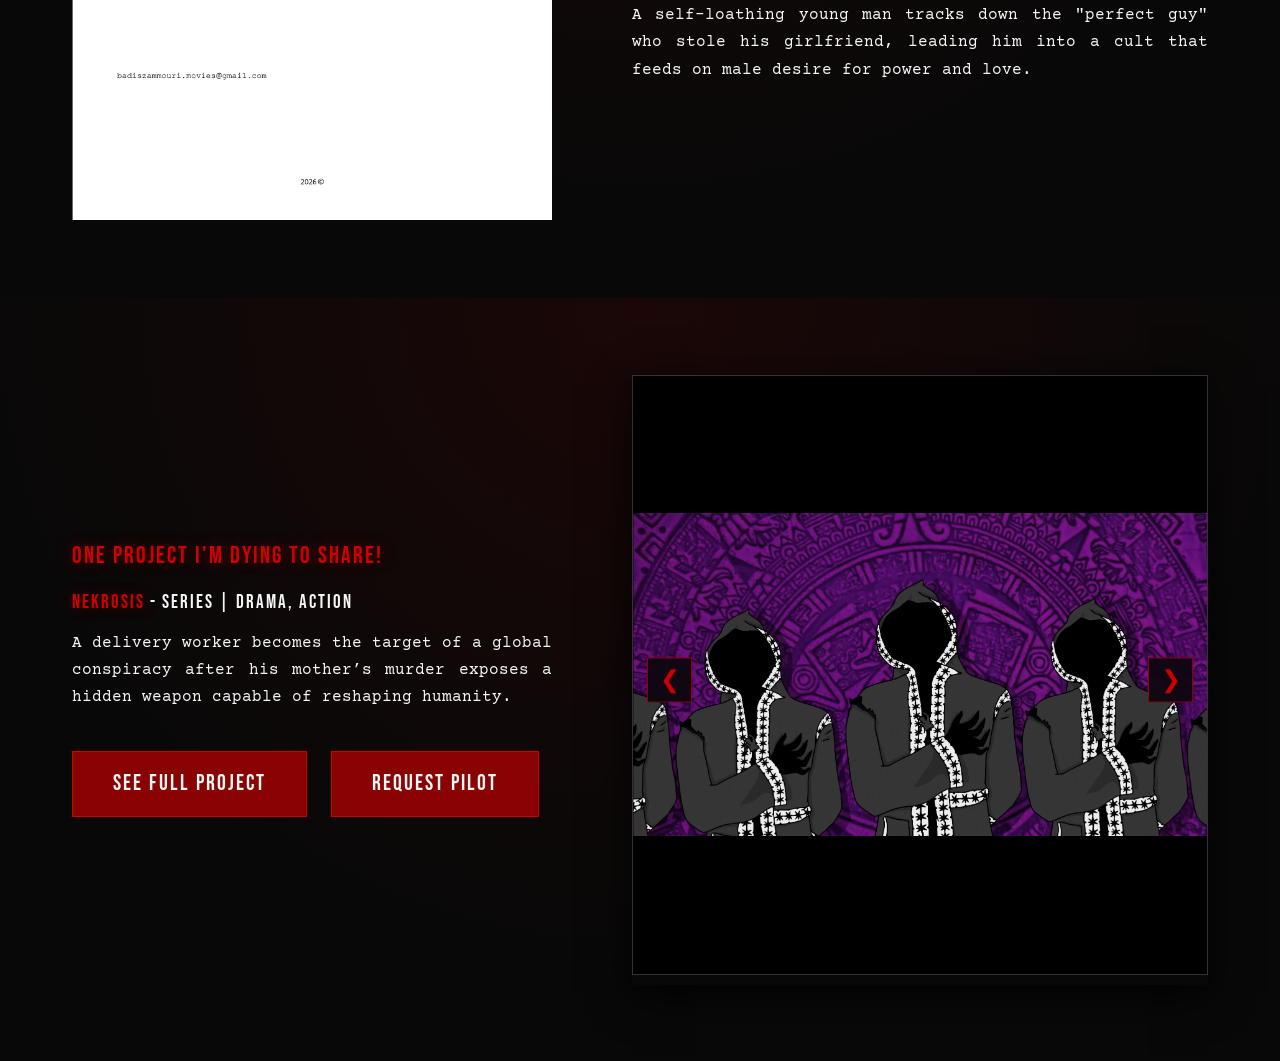
==== commit 221ab9a6: "Update index.html" ====
--- a/index.html
+++ b/index.html
@@ -61,9 +61,8 @@
                     </div>
                 </div>
                 
-                <h3 class="project-title"><span class="red-text">SUBHUMAN / الحيوان</span> -</h3>
-                <p class="project-genre">Feature | Psychological drama</p>
-                
+                <h3 class="project-title"><span class="red-text"></span> -</h3>
+                <h3 class="project-title" style="margin-bottom: 1rem;"><span class="red-text">SUBHUMAN / الحيوان</span> - Feature | Psychological drama</h3>
                 <p class="project-logline">
                     A self-loathing young man tracks down the "perfect guy" who stole his girlfriend, leading him into a cult that feeds on male desire for power and love.
                 </p>
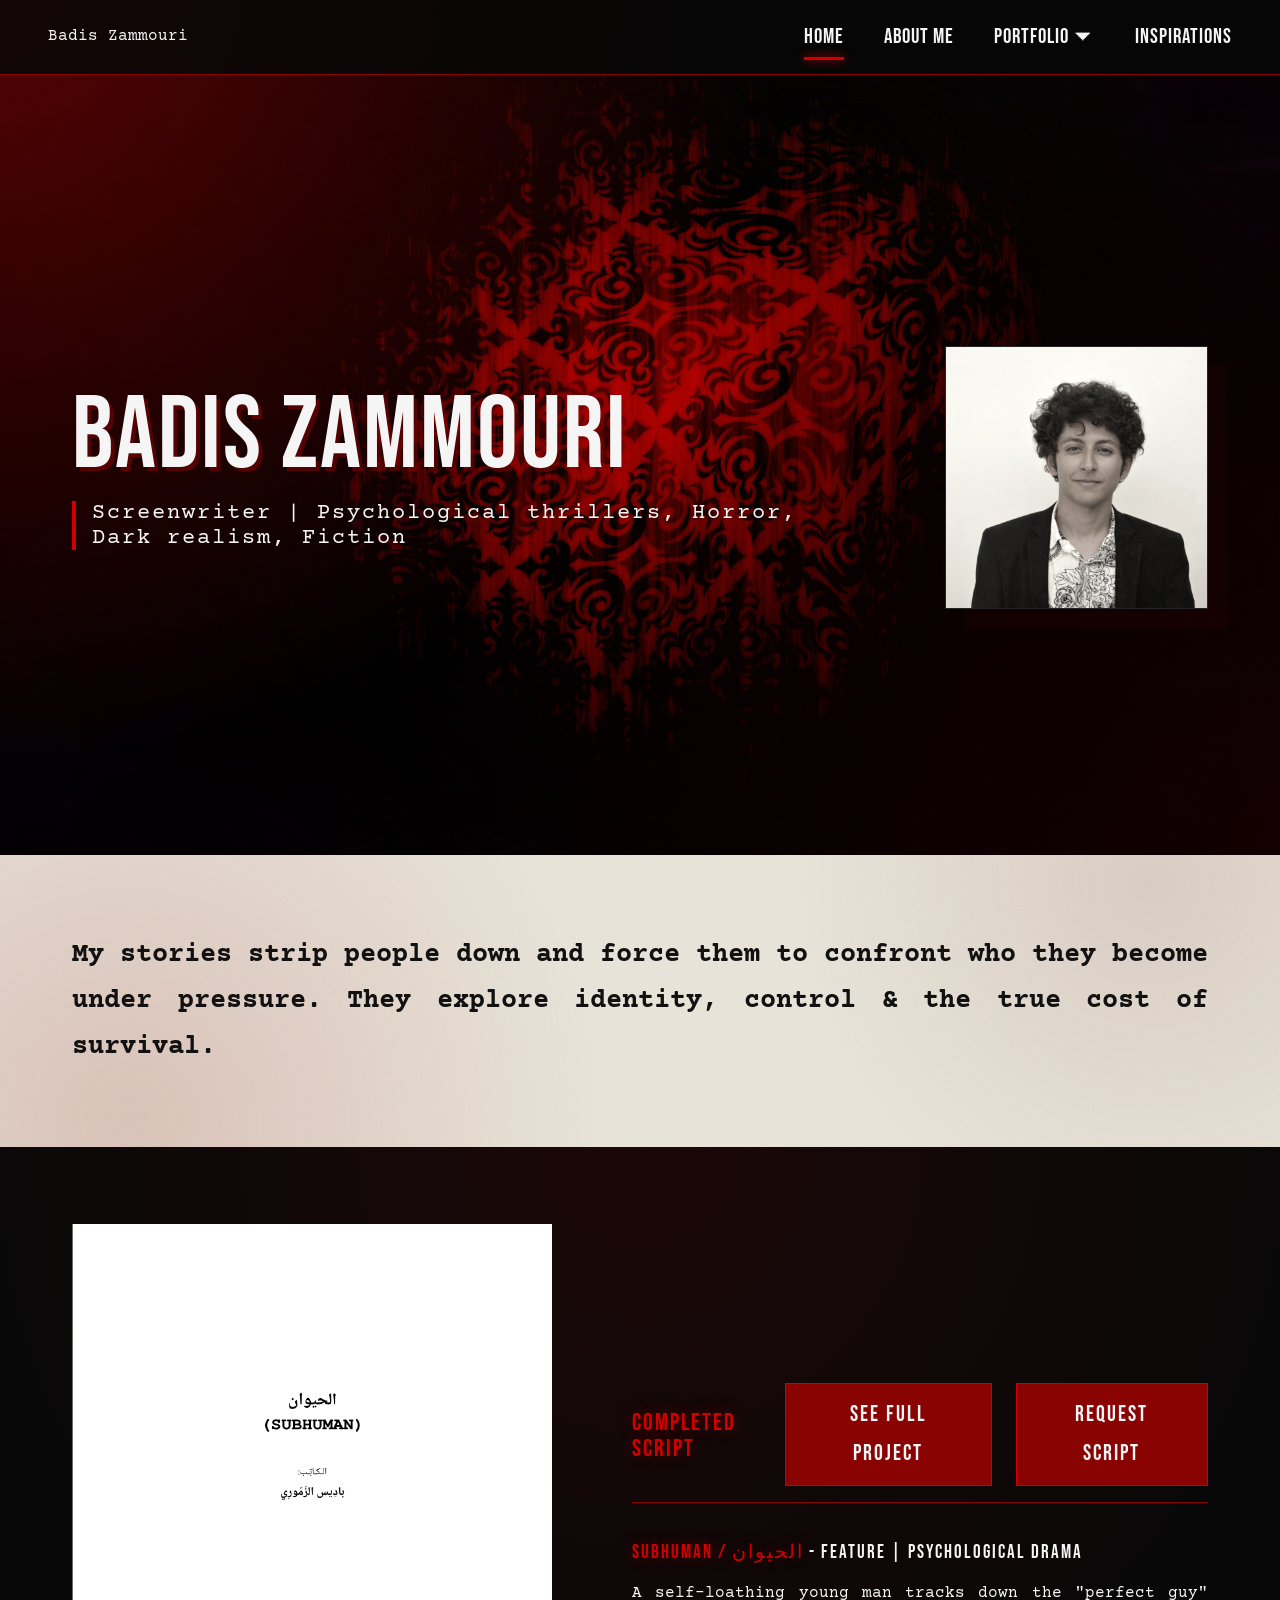
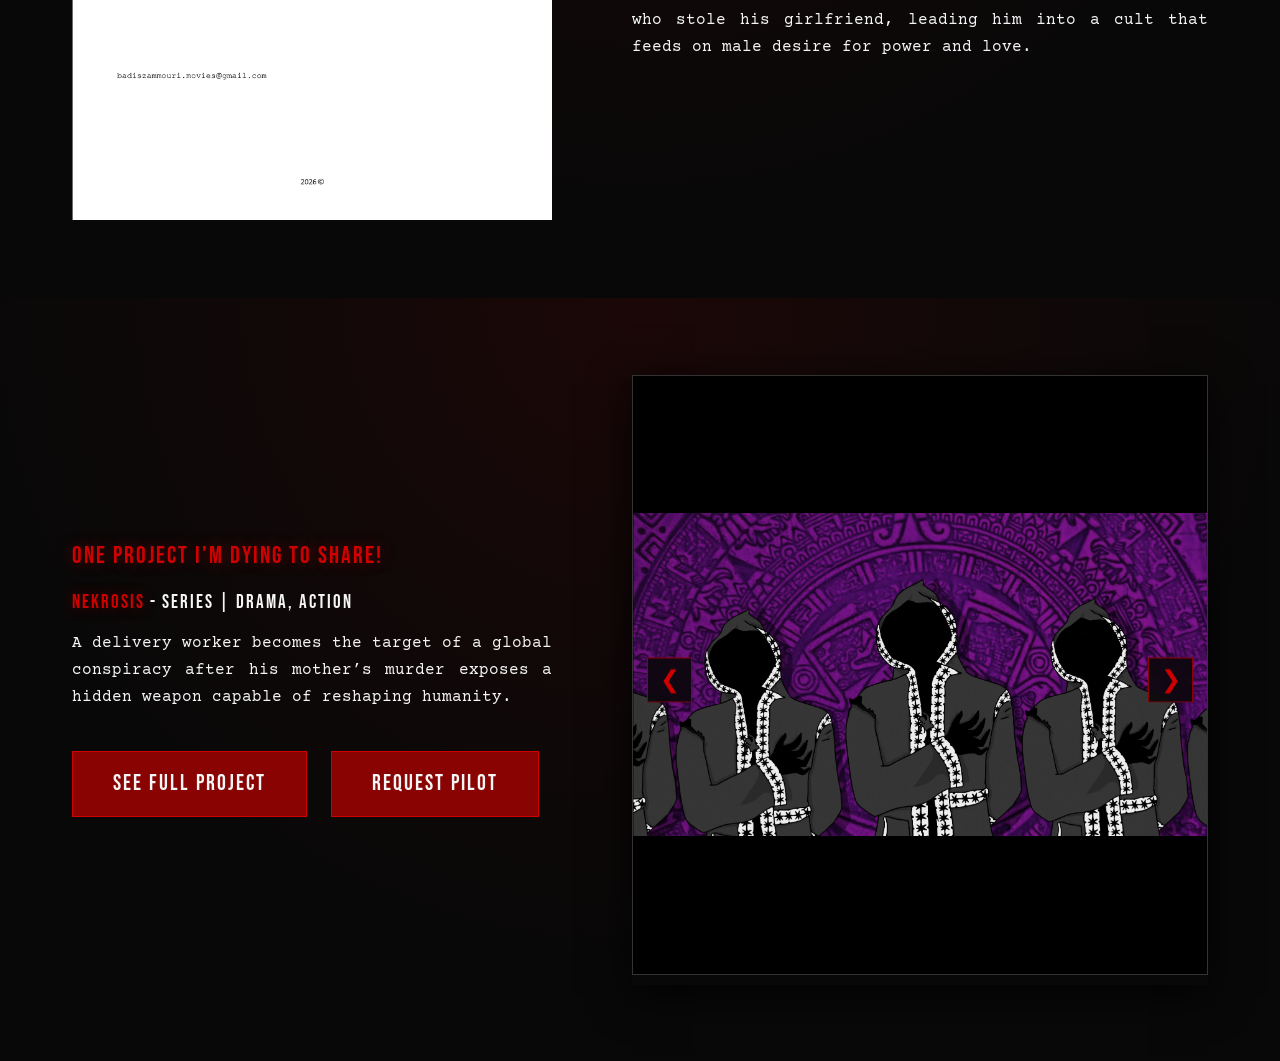
==== commit 5416aeba: "Update index.html" ====
--- a/index.html
+++ b/index.html
@@ -61,7 +61,6 @@
                     </div>
                 </div>
                 
-                <h3 class="project-title"><span class="red-text"></span> -</h3>
                 <h3 class="project-title" style="margin-bottom: 1rem;"><span class="red-text">SUBHUMAN / الحيوان</span> - Feature | Psychological drama</h3>
                 <p class="project-logline">
                     A self-loathing young man tracks down the "perfect guy" who stole his girlfriend, leading him into a cult that feeds on male desire for power and love.
